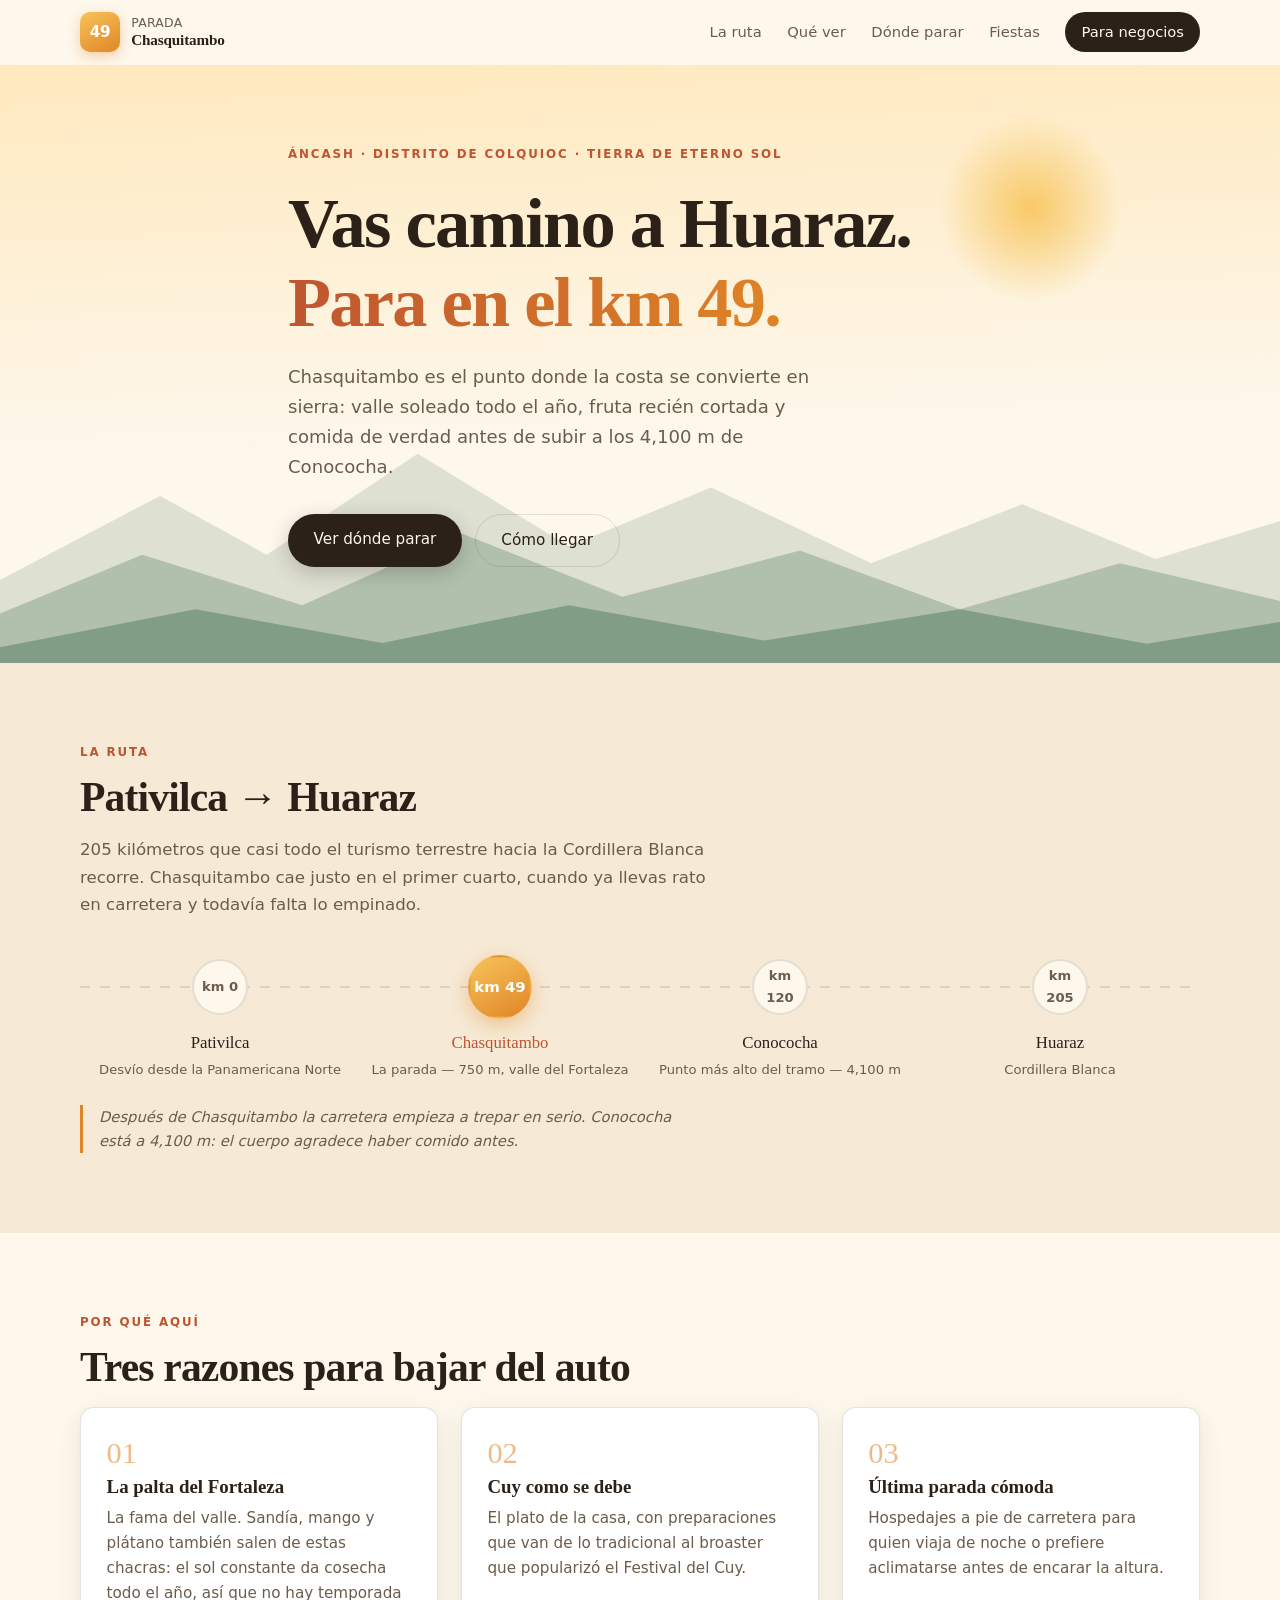
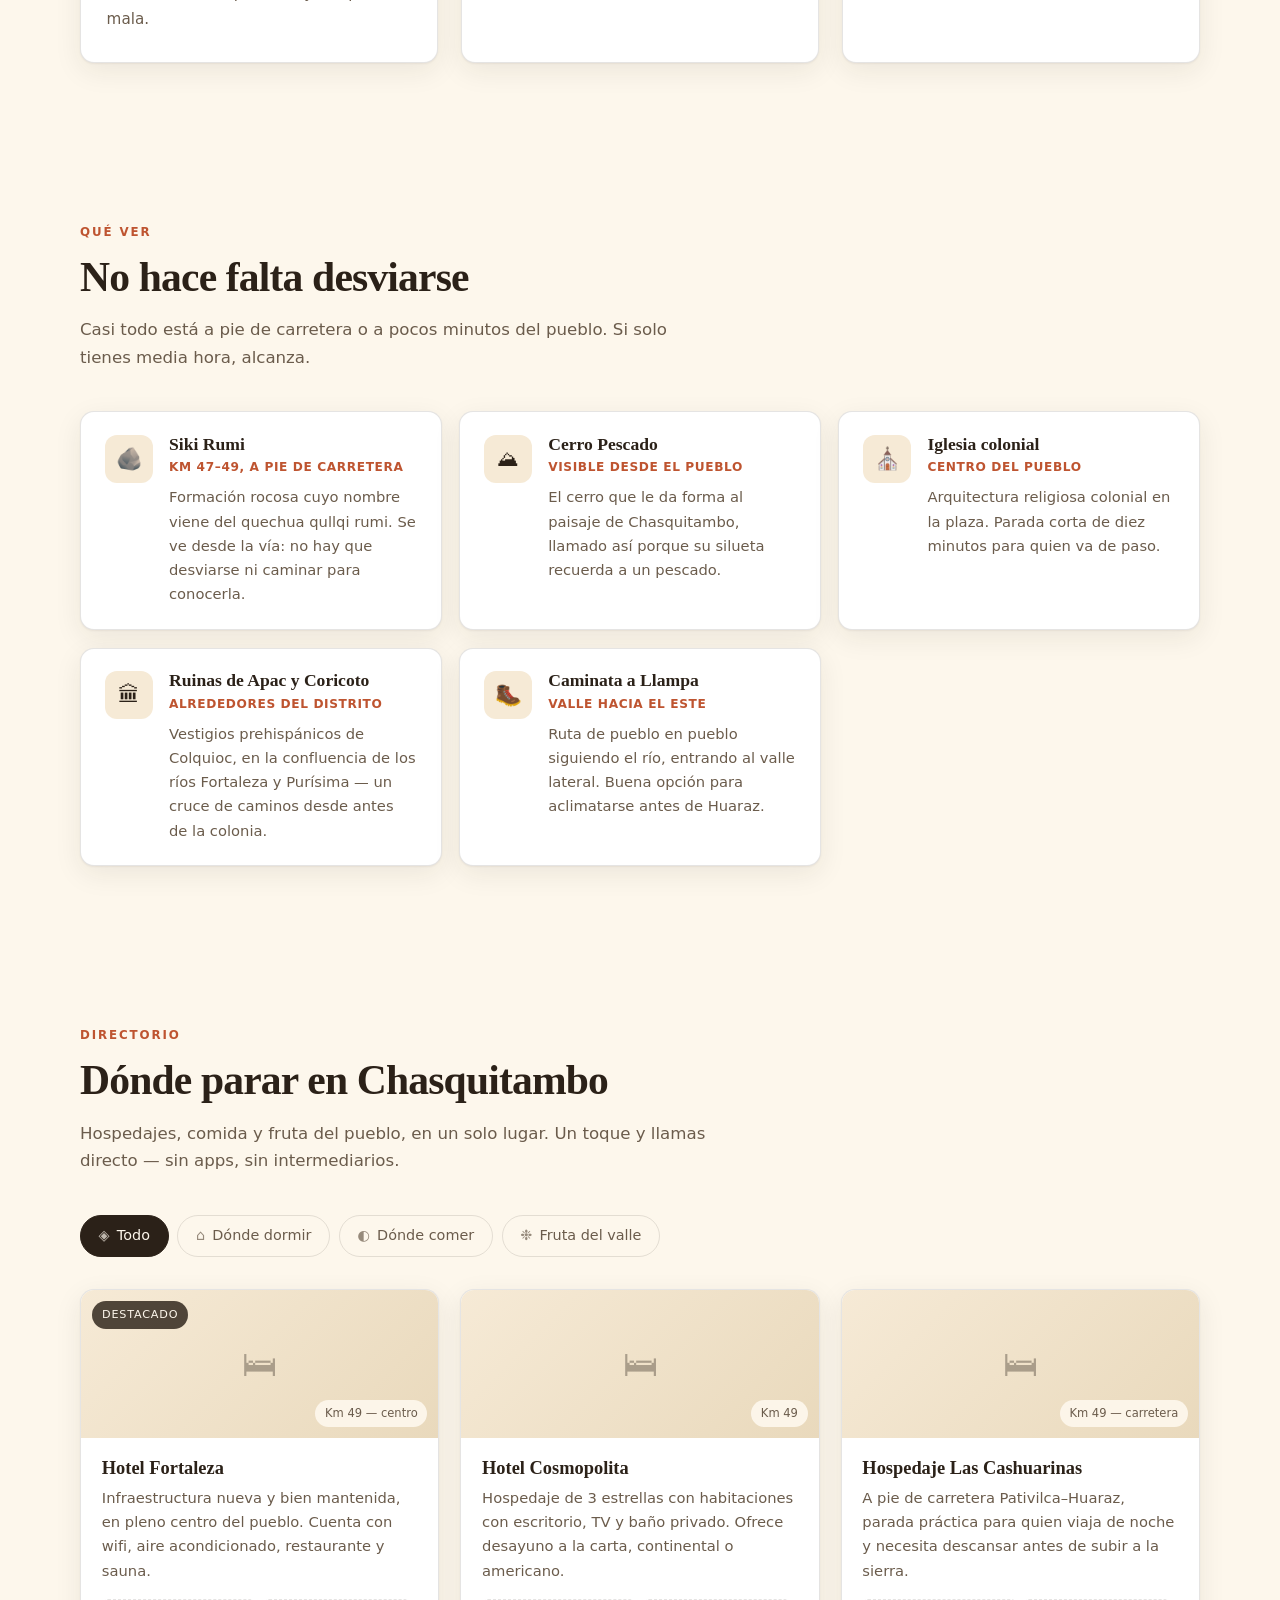
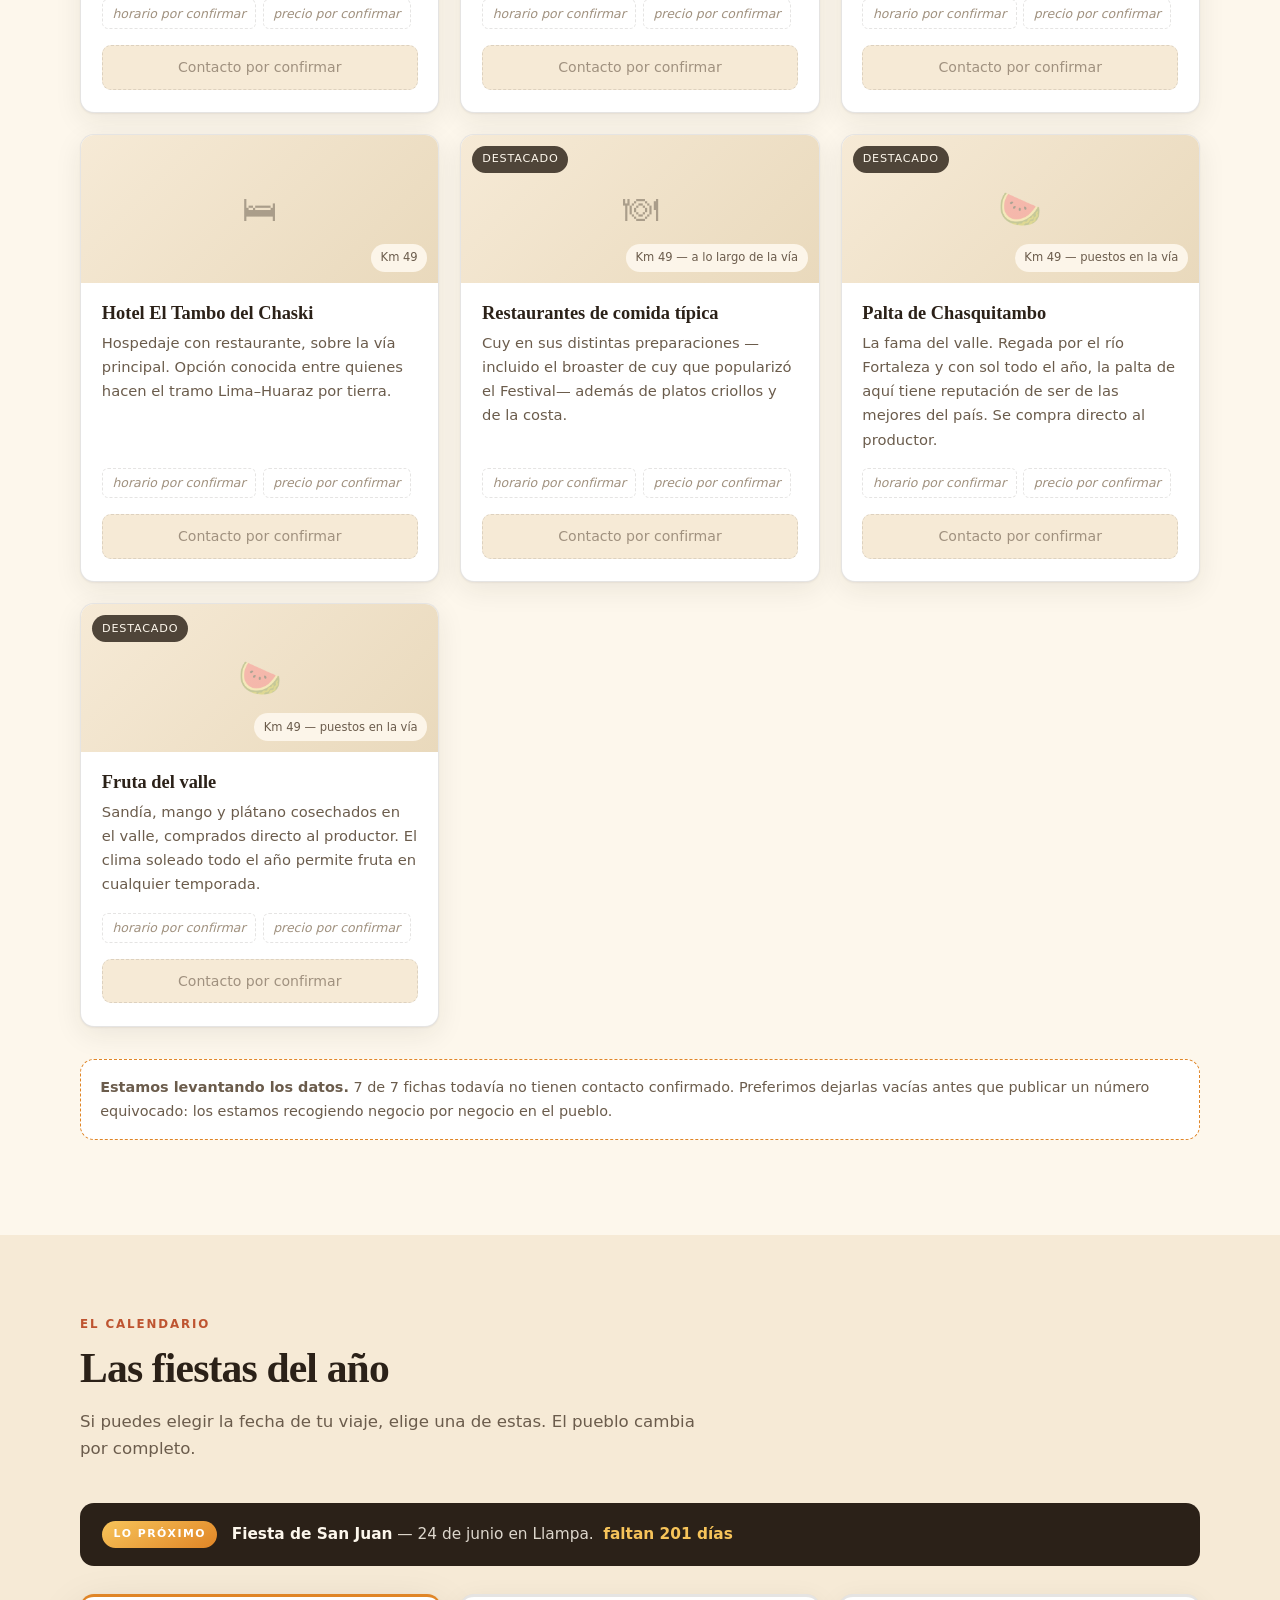
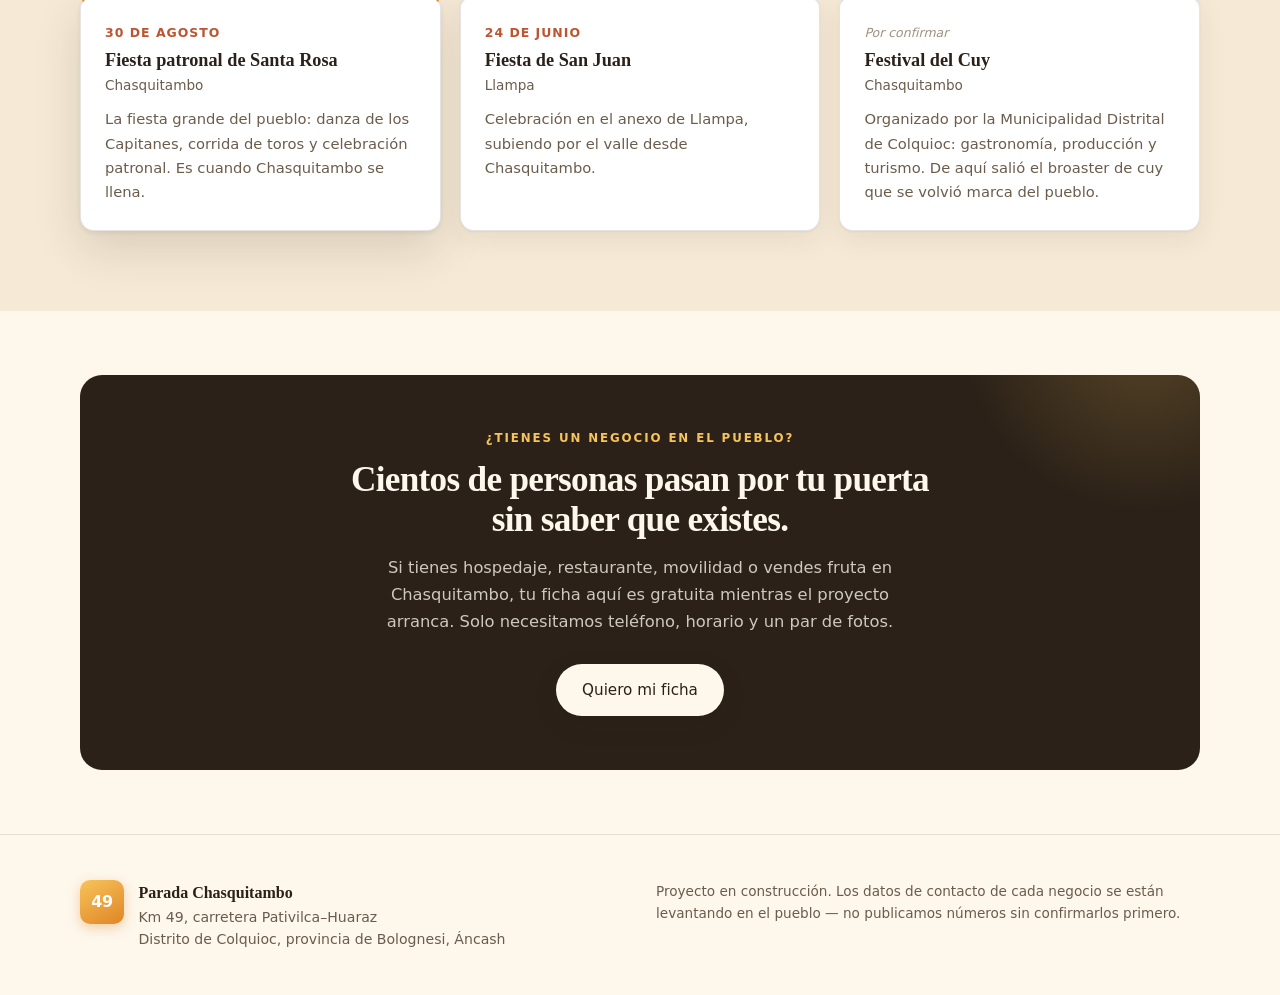
==== index.html @ 4b0fe00d "Parada Chasquitambo: MVP del portal del pueblo Landing estatica sin dependencias para el directorio " ====
<!DOCTYPE html>
<html lang="es-PE">
<head>
<meta charset="UTF-8">
<meta name="viewport" content="width=device-width, initial-scale=1">
<title>Parada Chasquitambo — Km 49, camino a Huaraz</title>
<meta name="description" content="Dónde comer, dormir y comprar fruta fresca en Chasquitambo, km 49 de la carretera Pativilca–Huaraz. La parada obligada camino a la Cordillera Blanca.">
<link rel="stylesheet" href="css/estilos.css">
</head>
<body>

<a class="saltar" href="#directorio">Ir al directorio</a>

<header class="nav" id="nav">
  <div class="contenedor nav__interior">
    <a class="marca" href="#inicio">
      <span class="marca__km">49</span>
      <span class="marca__texto">Parada<br><strong>Chasquitambo</strong></span>
    </a>
    <nav class="nav__enlaces">
      <a href="#ruta">La ruta</a>
      <a href="#que-ver">Qué ver</a>
      <a href="#directorio">Dónde parar</a>
      <a href="#festival">Fiestas</a>
      <a href="#negocios" class="nav__cta">Para negocios</a>
    </nav>
  </div>
</header>

<main>

  <!-- ── Hero ───────────────────────────────────────────── -->
  <section class="hero" id="inicio">
    <div class="hero__cielo" aria-hidden="true">
      <div class="hero__sol"></div>
      <svg class="hero__cerros" viewBox="0 0 1440 320" preserveAspectRatio="none">
        <path class="cerro cerro--lejos" d="M0,220 L180,120 L300,190 L470,70 L640,180 L800,110 L980,200 L1150,130 L1300,195 L1440,150 L1440,320 L0,320 Z"/>
        <path class="cerro cerro--medio" d="M0,260 L160,190 L340,250 L520,165 L700,240 L900,185 L1080,255 L1260,200 L1440,245 L1440,320 L0,320 Z"/>
        <path class="cerro cerro--cerca" d="M0,300 L220,255 L430,295 L640,250 L860,292 L1080,255 L1290,296 L1440,270 L1440,320 L0,320 Z"/>
      </svg>
    </div>

    <div class="contenedor hero__contenido">
      <p class="hero__kicker">Áncash · Distrito de Colquioc · Tierra de eterno sol</p>
      <h1 class="hero__titulo">
        Vas camino a Huaraz.<br>
        <em>Para en el km&nbsp;49.</em>
      </h1>
      <p class="hero__bajada">
        Chasquitambo es el punto donde la costa se convierte en sierra: valle soleado
        todo el año, fruta recién cortada y comida de verdad antes de subir a los
        4,100&nbsp;m de Conococha.
      </p>
      <div class="hero__acciones">
        <a class="boton boton--principal" href="#directorio">Ver dónde parar</a>
        <a class="boton boton--fantasma" href="#ruta">Cómo llegar</a>
      </div>
    </div>
  </section>

  <!-- ── La ruta ────────────────────────────────────────── -->
  <section class="seccion seccion--ruta" id="ruta">
    <div class="contenedor">
      <p class="seccion__kicker">La ruta</p>
      <h2 class="seccion__titulo">Pativilca → Huaraz</h2>
      <p class="seccion__intro">
        205 kilómetros que casi todo el turismo terrestre hacia la Cordillera Blanca
        recorre. Chasquitambo cae justo en el primer cuarto, cuando ya llevas rato
        en carretera y todavía falta lo empinado.
      </p>

      <ol class="ruta" id="ruta-lista"></ol>

      <p class="ruta__nota">
        Después de Chasquitambo la carretera empieza a trepar en serio. Conococha está
        a 4,100&nbsp;m: el cuerpo agradece haber comido antes.
      </p>
    </div>
  </section>

  <!-- ── Por qué ────────────────────────────────────────── -->
  <section class="seccion seccion--razones">
    <div class="contenedor">
      <p class="seccion__kicker">Por qué aquí</p>
      <h2 class="seccion__titulo">Tres razones para bajar del auto</h2>

      <div class="razones">
        <article class="razon">
          <span class="razon__num">01</span>
          <h3>La palta del Fortaleza</h3>
          <p>
            La fama del valle. Sandía, mango y plátano también salen de estas chacras:
            el sol constante da cosecha todo el año, así que no hay temporada mala.
          </p>
        </article>
        <article class="razon">
          <span class="razon__num">02</span>
          <h3>Cuy como se debe</h3>
          <p>
            El plato de la casa, con preparaciones que van de lo tradicional al
            broaster que popularizó el Festival del Cuy.
          </p>
        </article>
        <article class="razon">
          <span class="razon__num">03</span>
          <h3>Última parada cómoda</h3>
          <p>
            Hospedajes a pie de carretera para quien viaja de noche o prefiere
            aclimatarse antes de encarar la altura.
          </p>
        </article>
      </div>
    </div>
  </section>

  <!-- ── Qué ver ────────────────────────────────────────── -->
  <section class="seccion seccion--atractivos" id="que-ver">
    <div class="contenedor">
      <p class="seccion__kicker">Qué ver</p>
      <h2 class="seccion__titulo">No hace falta desviarse</h2>
      <p class="seccion__intro">
        Casi todo está a pie de carretera o a pocos minutos del pueblo. Si solo tienes
        media hora, alcanza.
      </p>
      <ul class="atractivos" id="atractivos"></ul>
    </div>
  </section>

  <!-- ── Directorio ─────────────────────────────────────── -->
  <section class="seccion seccion--directorio" id="directorio">
    <div class="contenedor">
      <p class="seccion__kicker">Directorio</p>
      <h2 class="seccion__titulo">Dónde parar en Chasquitambo</h2>
      <p class="seccion__intro">
        Hospedajes, comida y fruta del pueblo, en un solo lugar. Un toque y llamas
        directo — sin apps, sin intermediarios.
      </p>

      <div class="filtros" id="filtros" role="tablist" aria-label="Filtrar por tipo"></div>

      <div class="tarjetas" id="tarjetas"></div>

      <p class="directorio__aviso" id="aviso-datos"></p>
    </div>
  </section>

  <!-- ── Fiestas ────────────────────────────────────────── -->
  <section class="seccion seccion--festival" id="festival">
    <div class="contenedor">
      <p class="seccion__kicker">El calendario</p>
      <h2 class="seccion__titulo">Las fiestas del año</h2>
      <p class="seccion__intro">
        Si puedes elegir la fecha de tu viaje, elige una de estas. El pueblo cambia
        por completo.
      </p>

      <div class="proxima" id="proxima" hidden></div>

      <div class="fiestas" id="fiestas"></div>
    </div>
  </section>

  <!-- ── Para negocios ──────────────────────────────────── -->
  <section class="seccion seccion--negocios" id="negocios">
    <div class="contenedor">
      <div class="cta">
        <p class="seccion__kicker seccion__kicker--claro">¿Tienes un negocio en el pueblo?</p>
        <h2 class="cta__titulo">Cientos de personas pasan por tu puerta<br>sin saber que existes.</h2>
        <p class="cta__texto">
          Si tienes hospedaje, restaurante, movilidad o vendes fruta en Chasquitambo,
          tu ficha aquí es gratuita mientras el proyecto arranca. Solo necesitamos
          teléfono, horario y un par de fotos.
        </p>
        <a class="boton boton--claro" href="#contacto">Quiero mi ficha</a>
      </div>
    </div>
  </section>

</main>

<footer class="pie" id="contacto">
  <div class="contenedor pie__interior">
    <div class="pie__marca">
      <span class="marca__km marca__km--pie">49</span>
      <p>
        <strong>Parada Chasquitambo</strong><br>
        Km 49, carretera Pativilca–Huaraz<br>
        Distrito de Colquioc, provincia de Bolognesi, Áncash
      </p>
    </div>
    <div class="pie__nota">
      <p>
        Proyecto en construcción. Los datos de contacto de cada negocio se están
        levantando en el pueblo — no publicamos números sin confirmarlos primero.
      </p>
    </div>
  </div>
</footer>

<script src="js/datos.js"></script>
<script src="js/main.js"></script>
</body>
</html>
---- css/estilos.css ----
/* ============================================================
   Parada Chasquitambo
   Paleta: "tierra de eterno sol" — crema, ámbar, verde de valle
   ============================================================ */

:root {
  --crema:        #FDF7EC;
  --crema-hondo:  #F6EAD6;
  --tinta:        #2B2118;
  --tinta-suave:  #6B5C4C;
  --ambar:        #E08526;
  --ambar-claro:  #F5B45C;
  --sol:          #F7C45A;
  --terracota:    #BE5430;
  --valle:        #3F6B4C;
  --linea:        rgba(43, 33, 24, .12);

  --ancho:        1120px;
  --radio:        14px;
  --sombra:       0 1px 2px rgba(43,33,24,.06), 0 8px 28px rgba(43,33,24,.08);
  --sombra-alta:  0 2px 4px rgba(43,33,24,.08), 0 18px 48px rgba(43,33,24,.14);

  --serif: "Iowan Old Style", "Palatino Linotype", Palatino, Georgia, serif;
  --sans:  ui-sans-serif, system-ui, -apple-system, "Segoe UI", Roboto, sans-serif;
}

*, *::before, *::after { box-sizing: border-box; }

html { scroll-behavior: smooth; scroll-padding-top: 84px; }

body {
  margin: 0;
  background: var(--crema);
  color: var(--tinta);
  font-family: var(--sans);
  font-size: 17px;
  line-height: 1.65;
  -webkit-font-smoothing: antialiased;
}

h1, h2, h3 { font-family: var(--serif); font-weight: 600; line-height: 1.12; margin: 0; }
p { margin: 0 0 1em; }
a { color: inherit; }

.contenedor {
  width: min(100% - 2.5rem, var(--ancho));
  margin-inline: auto;
}

.saltar {
  position: absolute; left: -9999px;
  background: var(--tinta); color: var(--crema);
  padding: .7rem 1.1rem; border-radius: 0 0 8px 0; z-index: 100;
}
.saltar:focus { left: 0; top: 0; }

/* ── Navegación ─────────────────────────────────────────── */

.nav {
  position: sticky; top: 0; z-index: 50;
  background: rgba(253, 247, 236, .86);
  backdrop-filter: blur(12px);
  border-bottom: 1px solid transparent;
  transition: border-color .25s, box-shadow .25s;
}
.nav--pegado {
  border-bottom-color: var(--linea);
  box-shadow: 0 6px 24px rgba(43,33,24,.06);
}

.nav__interior {
  display: flex; align-items: center; justify-content: space-between;
  gap: 1.5rem; padding: .75rem 0;
}

.marca {
  display: flex; align-items: center; gap: .7rem;
  text-decoration: none; color: inherit;
}
.marca__km {
  display: grid; place-items: center;
  width: 40px; height: 40px; flex: none;
  border-radius: 10px;
  background: linear-gradient(150deg, var(--sol), var(--ambar));
  color: #fff; font-weight: 700; font-size: .95rem;
  letter-spacing: -.02em;
  box-shadow: 0 4px 12px rgba(224,133,38,.35);
}
.marca__texto {
  font-size: .78rem; line-height: 1.2; letter-spacing: .02em;
  color: var(--tinta-suave); text-transform: uppercase;
}
.marca__texto strong {
  font-size: .95rem; letter-spacing: -.01em;
  color: var(--tinta); text-transform: none;
  font-family: var(--serif);
}

.nav__enlaces { display: flex; align-items: center; gap: 1.6rem; }
.nav__enlaces a {
  text-decoration: none; font-size: .92rem; color: var(--tinta-suave);
  transition: color .18s;
}
.nav__enlaces a:hover { color: var(--tinta); }
.nav__cta {
  background: var(--tinta); color: var(--crema) !important;
  padding: .5rem 1rem; border-radius: 999px;
}
.nav__cta:hover { background: var(--terracota); }

@media (max-width: 720px) {
  .nav__enlaces a:not(.nav__cta) { display: none; }
}

/* ── Hero ───────────────────────────────────────────────── */

.hero { position: relative; overflow: hidden; padding: 5rem 0 6rem; }

.hero__cielo {
  position: absolute; inset: 0; z-index: 0;
  background: linear-gradient(178deg, #FFE9BE 0%, #FDF7EC 62%);
}
.hero__sol {
  position: absolute; top: 8%; right: 12%;
  width: 190px; height: 190px; border-radius: 50%;
  background: radial-gradient(circle, rgba(247,196,90,.9), rgba(247,196,90,0) 68%);
  filter: blur(2px);
}
.hero__cerros {
  position: absolute; bottom: -1px; left: 0; width: 100%; height: 45%;
}
.cerro--lejos  { fill: rgba(63,107,76,.16); }
.cerro--medio  { fill: rgba(63,107,76,.28); }
.cerro--cerca  { fill: rgba(63,107,76,.42); }

.hero__contenido { position: relative; z-index: 1; max-width: 44rem; }

.hero__kicker {
  font-size: .74rem; letter-spacing: .16em; text-transform: uppercase;
  color: var(--terracota); font-weight: 600; margin-bottom: 1.2rem;
}

.hero__titulo {
  font-size: clamp(2.6rem, 6.5vw, 4.4rem);
  letter-spacing: -.025em; margin-bottom: 1.3rem;
}
.hero__titulo em {
  font-style: normal;
  background: linear-gradient(105deg, var(--terracota), var(--ambar));
  -webkit-background-clip: text; background-clip: text; color: transparent;
}

.hero__bajada {
  font-size: 1.13rem; color: var(--tinta-suave); max-width: 34rem;
  margin-bottom: 2rem;
}

.hero__acciones { display: flex; flex-wrap: wrap; gap: .8rem; }

.boton {
  display: inline-block; text-decoration: none;
  padding: .82rem 1.6rem; border-radius: 999px;
  font-size: .95rem; font-weight: 500;
  transition: transform .18s, box-shadow .18s, background .18s;
}
.boton:hover { transform: translateY(-2px); }

.boton--principal {
  background: var(--tinta); color: var(--crema);
  box-shadow: 0 6px 20px rgba(43,33,24,.22);
}
.boton--principal:hover { background: var(--terracota); box-shadow: 0 10px 28px rgba(190,84,48,.32); }

.boton--fantasma { border: 1px solid var(--linea); color: var(--tinta); }
.boton--fantasma:hover { border-color: var(--tinta); }

.boton--claro { background: var(--crema); color: var(--tinta); box-shadow: var(--sombra); }
.boton--claro:hover { background: #fff; }

/* ── Secciones ──────────────────────────────────────────── */

.seccion { padding: 5rem 0; }

.seccion__kicker {
  font-size: .74rem; letter-spacing: .16em; text-transform: uppercase;
  color: var(--terracota); font-weight: 600; margin-bottom: .7rem;
}
.seccion__kicker--claro { color: var(--sol); }

.seccion__titulo {
  font-size: clamp(1.85rem, 3.6vw, 2.6rem);
  letter-spacing: -.02em; margin-bottom: 1rem;
}

.seccion__intro {
  color: var(--tinta-suave); max-width: 40rem; font-size: 1.04rem;
  margin-bottom: 2.5rem;
}

/* ── Ruta ───────────────────────────────────────────────── */

.seccion--ruta { background: var(--crema-hondo); }

.ruta {
  list-style: none; margin: 0 0 1.6rem; padding: 0;
  display: grid; grid-template-columns: repeat(4, 1fr); gap: 0;
  position: relative;
}
.ruta::before {
  content: ""; position: absolute; left: 0; right: 0; top: 27px; height: 2px;
  background: repeating-linear-gradient(90deg, var(--linea) 0 10px, transparent 10px 20px);
}

.hito { position: relative; padding: 0 .6rem; text-align: center; }

.hito__punto {
  position: relative; z-index: 1;
  width: 56px; height: 56px; margin: 0 auto .9rem;
  display: grid; place-items: center; border-radius: 50%;
  background: var(--crema); border: 2px solid var(--linea);
  font-size: .82rem; font-weight: 700; color: var(--tinta-suave);
}
.hito--aqui .hito__punto {
  background: linear-gradient(150deg, var(--sol), var(--ambar));
  border-color: transparent; color: #fff;
  box-shadow: 0 6px 18px rgba(224,133,38,.4);
  transform: scale(1.14);
}

.hito__lugar { font-family: var(--serif); font-size: 1.05rem; margin-bottom: .2rem; }
.hito--aqui .hito__lugar { color: var(--terracota); }
.hito__nota { font-size: .82rem; color: var(--tinta-suave); line-height: 1.45; margin: 0; }

.ruta__nota {
  font-size: .92rem; color: var(--tinta-suave); font-style: italic;
  border-left: 3px solid var(--ambar); padding-left: 1rem; max-width: 38rem; margin: 0;
}

@media (max-width: 700px) {
  .ruta { grid-template-columns: 1fr; gap: 1.5rem; }
  .ruta::before { display: none; }
  .hito { display: grid; grid-template-columns: 56px 1fr; gap: 1rem; text-align: left; padding: 0; }
  .hito__punto { margin: 0; }
  .hito--aqui .hito__punto { transform: none; }
}

/* ── Razones ────────────────────────────────────────────── */

.razones {
  display: grid; gap: 1.4rem;
  grid-template-columns: repeat(auto-fit, minmax(255px, 1fr));
}
.razon {
  background: #fff; border: 1px solid var(--linea); border-radius: var(--radio);
  padding: 1.9rem 1.6rem; box-shadow: var(--sombra);
  transition: transform .2s, box-shadow .2s;
}
.razon:hover { transform: translateY(-3px); box-shadow: var(--sombra-alta); }
.razon__num {
  display: block; font-family: var(--serif); font-size: 1.9rem;
  color: var(--ambar); opacity: .55; margin-bottom: .5rem; line-height: 1;
}
.razon h3 { font-size: 1.18rem; margin-bottom: .55rem; }
.razon p { color: var(--tinta-suave); font-size: .95rem; margin: 0; }

/* ── Filtros ────────────────────────────────────────────── */

.filtros { display: flex; flex-wrap: wrap; gap: .55rem; margin-bottom: 2rem; }

.filtro {
  border: 1px solid var(--linea); background: transparent;
  padding: .52rem 1.1rem; border-radius: 999px; cursor: pointer;
  font: inherit; font-size: .9rem; color: var(--tinta-suave);
  display: inline-flex; align-items: center; gap: .45rem;
  transition: all .18s;
}
.filtro:hover { border-color: var(--tinta); color: var(--tinta); }
.filtro[aria-selected="true"] {
  background: var(--tinta); border-color: var(--tinta); color: var(--crema);
}
.filtro__icono { opacity: .7; }

/* ── Tarjetas ───────────────────────────────────────────── */

.tarjetas {
  display: grid; gap: 1.3rem;
  grid-template-columns: repeat(auto-fill, minmax(290px, 1fr));
}

.tarjeta {
  background: #fff; border: 1px solid var(--linea); border-radius: var(--radio);
  overflow: hidden; display: flex; flex-direction: column;
  box-shadow: var(--sombra); transition: transform .2s, box-shadow .2s;
}
.tarjeta:hover { transform: translateY(-3px); box-shadow: var(--sombra-alta); }

.tarjeta__imagen {
  height: 148px; position: relative;
  background: linear-gradient(135deg, var(--crema-hondo), #E9D9BC);
  display: grid; place-items: center;
}
.tarjeta__imagen img { width: 100%; height: 100%; object-fit: cover; }
.tarjeta__placeholder { font-size: 2.2rem; opacity: .35; }

.tarjeta__insignia {
  position: absolute; top: .7rem; left: .7rem;
  background: rgba(43,33,24,.82); color: var(--crema);
  font-size: .7rem; letter-spacing: .07em; text-transform: uppercase;
  padding: .28rem .62rem; border-radius: 999px;
}
.tarjeta__km {
  position: absolute; bottom: .7rem; right: .7rem;
  background: rgba(253,247,236,.94); color: var(--tinta-suave);
  font-size: .72rem; padding: .26rem .6rem; border-radius: 999px;
}

.tarjeta__cuerpo { padding: 1.25rem 1.3rem 1.4rem; display: flex; flex-direction: column; flex: 1; }
.tarjeta__nombre { font-size: 1.15rem; margin-bottom: .45rem; }
.tarjeta__desc { font-size: .92rem; color: var(--tinta-suave); flex: 1; margin-bottom: 1rem; }

.tarjeta__datos { display: flex; flex-wrap: wrap; gap: .4rem; margin-bottom: 1rem; }
.dato {
  font-size: .78rem; padding: .24rem .6rem; border-radius: 6px;
  background: var(--crema-hondo); color: var(--tinta-suave);
}
.dato--pendiente {
  background: transparent; border: 1px dashed var(--linea);
  color: #A0917F; font-style: italic;
}

.tarjeta__acciones { display: flex; gap: .5rem; }

.accion {
  flex: 1; text-align: center; text-decoration: none;
  padding: .6rem .9rem; border-radius: 9px; font-size: .88rem; font-weight: 500;
  transition: all .18s;
}
.accion--wa { background: var(--valle); color: #fff; }
.accion--wa:hover { background: #35593F; }
.accion--tel { border: 1px solid var(--linea); color: var(--tinta); }
.accion--tel:hover { border-color: var(--tinta); }
.accion--inactiva {
  background: var(--crema-hondo); color: #A0917F; cursor: default;
  border: 1px dashed var(--linea);
}

.directorio__aviso {
  margin-top: 2rem; font-size: .9rem; color: var(--tinta-suave);
  background: #fff; border: 1px dashed var(--ambar);
  border-radius: var(--radio); padding: 1rem 1.2rem;
}

/* ── Atractivos ─────────────────────────────────────────── */

.atractivos {
  list-style: none; margin: 0; padding: 0;
  display: grid; gap: 1.1rem;
  grid-template-columns: repeat(auto-fit, minmax(310px, 1fr));
}
.atractivo {
  display: grid; grid-template-columns: 48px 1fr; gap: 1rem; align-items: start;
  background: #fff; border: 1px solid var(--linea); border-radius: var(--radio);
  padding: 1.4rem 1.5rem; box-shadow: var(--sombra);
  transition: transform .2s, box-shadow .2s;
}
.atractivo:hover { transform: translateY(-3px); box-shadow: var(--sombra-alta); }
.atractivo__icono {
  display: grid; place-items: center;
  width: 48px; height: 48px; border-radius: 12px;
  background: var(--crema-hondo); font-size: 1.35rem;
}
.atractivo__nombre { font-size: 1.1rem; margin-bottom: .18rem; }
.atractivo__donde {
  font-size: .76rem; letter-spacing: .05em; text-transform: uppercase;
  color: var(--terracota); font-weight: 600; margin-bottom: .5rem;
}
.atractivo__texto { font-size: .92rem; color: var(--tinta-suave); margin: 0; }

/* ── Fiestas ────────────────────────────────────────────── */

.seccion--festival { background: var(--crema-hondo); }

.proxima {
  display: flex; flex-wrap: wrap; align-items: center; gap: .9rem;
  background: var(--tinta); color: var(--crema);
  border-radius: var(--radio); padding: 1.1rem 1.4rem; margin-bottom: 1.8rem;
}
.proxima__etiqueta {
  flex: none; font-size: .68rem; letter-spacing: .14em; text-transform: uppercase;
  background: linear-gradient(150deg, var(--sol), var(--ambar));
  color: #fff; padding: .3rem .7rem; border-radius: 999px; font-weight: 700;
}
.proxima__texto { margin: 0; font-size: .96rem; color: rgba(253,247,236,.85); }
.proxima__texto strong { color: var(--crema); }
.proxima__cuenta {
  display: inline-block; margin-left: .6rem;
  color: var(--sol); font-weight: 600;
}

.fiestas {
  display: grid; gap: 1.2rem;
  grid-template-columns: repeat(auto-fit, minmax(265px, 1fr));
}
.fiesta {
  background: #fff; border: 1px solid var(--linea); border-radius: var(--radio);
  padding: 1.6rem 1.5rem; box-shadow: var(--sombra);
  border-top: 3px solid var(--linea);
}
.fiesta--principal {
  border-top-color: var(--ambar);
  box-shadow: var(--sombra-alta);
}
.fiesta__fecha {
  font-size: .78rem; letter-spacing: .08em; text-transform: uppercase;
  color: var(--terracota); font-weight: 700; margin-bottom: .4rem;
}
.fiesta__fecha--pendiente {
  color: #A0917F; font-style: italic; font-weight: 500; text-transform: none;
  letter-spacing: 0;
}
.fiesta__nombre { font-size: 1.14rem; margin-bottom: .2rem; }
.fiesta__lugar {
  font-size: .85rem; color: var(--tinta-suave); margin-bottom: .7rem;
}
.fiesta__texto { font-size: .92rem; color: var(--tinta-suave); margin: 0; }

/* ── CTA negocios ───────────────────────────────────────── */

.seccion--negocios { padding: 4rem 0; }

.cta {
  background: var(--tinta); color: var(--crema);
  border-radius: 22px; padding: 3.4rem 2.6rem; text-align: center;
  position: relative; overflow: hidden;
}
.cta::after {
  content: ""; position: absolute; top: -60%; right: -12%;
  width: 380px; height: 380px; border-radius: 50%;
  background: radial-gradient(circle, rgba(247,196,90,.22), transparent 68%);
}
.cta > * { position: relative; z-index: 1; }
.cta__titulo {
  font-size: clamp(1.5rem, 3.2vw, 2.2rem); margin-bottom: 1rem; letter-spacing: -.02em;
}
.cta__texto {
  color: rgba(253,247,236,.78); max-width: 34rem; margin: 0 auto 1.8rem;
  font-size: 1.02rem;
}

/* ── Pie ────────────────────────────────────────────────── */

.pie { border-top: 1px solid var(--linea); padding: 2.8rem 0; }
.pie__interior {
  display: grid; grid-template-columns: 1fr 1fr; gap: 2rem; align-items: start;
}
.pie__marca { display: flex; gap: .9rem; align-items: flex-start; }
.marca__km--pie { width: 44px; height: 44px; font-size: 1rem; }
.pie__marca p { font-size: .88rem; color: var(--tinta-suave); line-height: 1.6; margin: 0; }
.pie__marca strong { color: var(--tinta); font-family: var(--serif); font-size: 1rem; }
.pie__nota p { font-size: .85rem; color: var(--tinta-suave); margin: 0; }

@media (max-width: 700px) {
  .pie__interior { grid-template-columns: 1fr; }
  .seccion { padding: 3.5rem 0; }
  .hero { padding: 3.5rem 0 4.5rem; }
  .cta { padding: 2.5rem 1.5rem; }
}

@media (prefers-reduced-motion: reduce) {
  html { scroll-behavior: auto; }
  * { transition: none !important; }
}
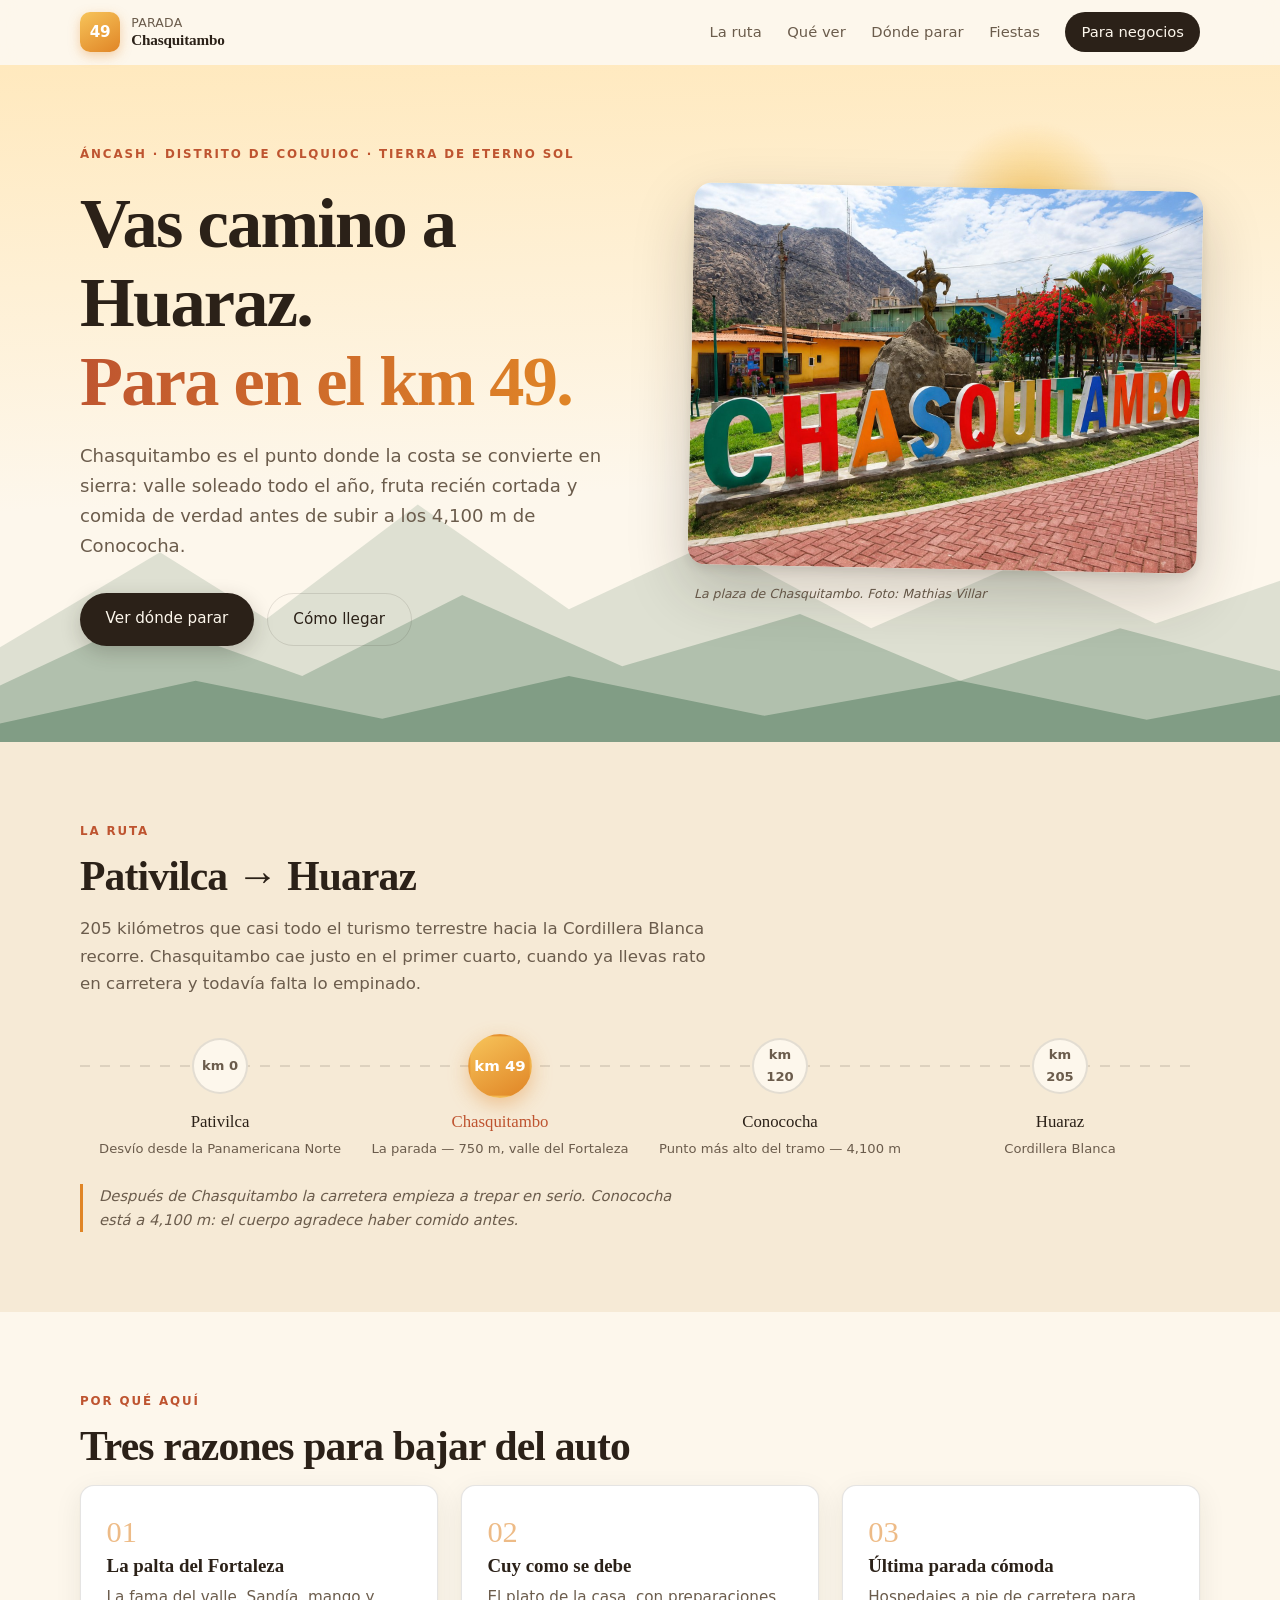
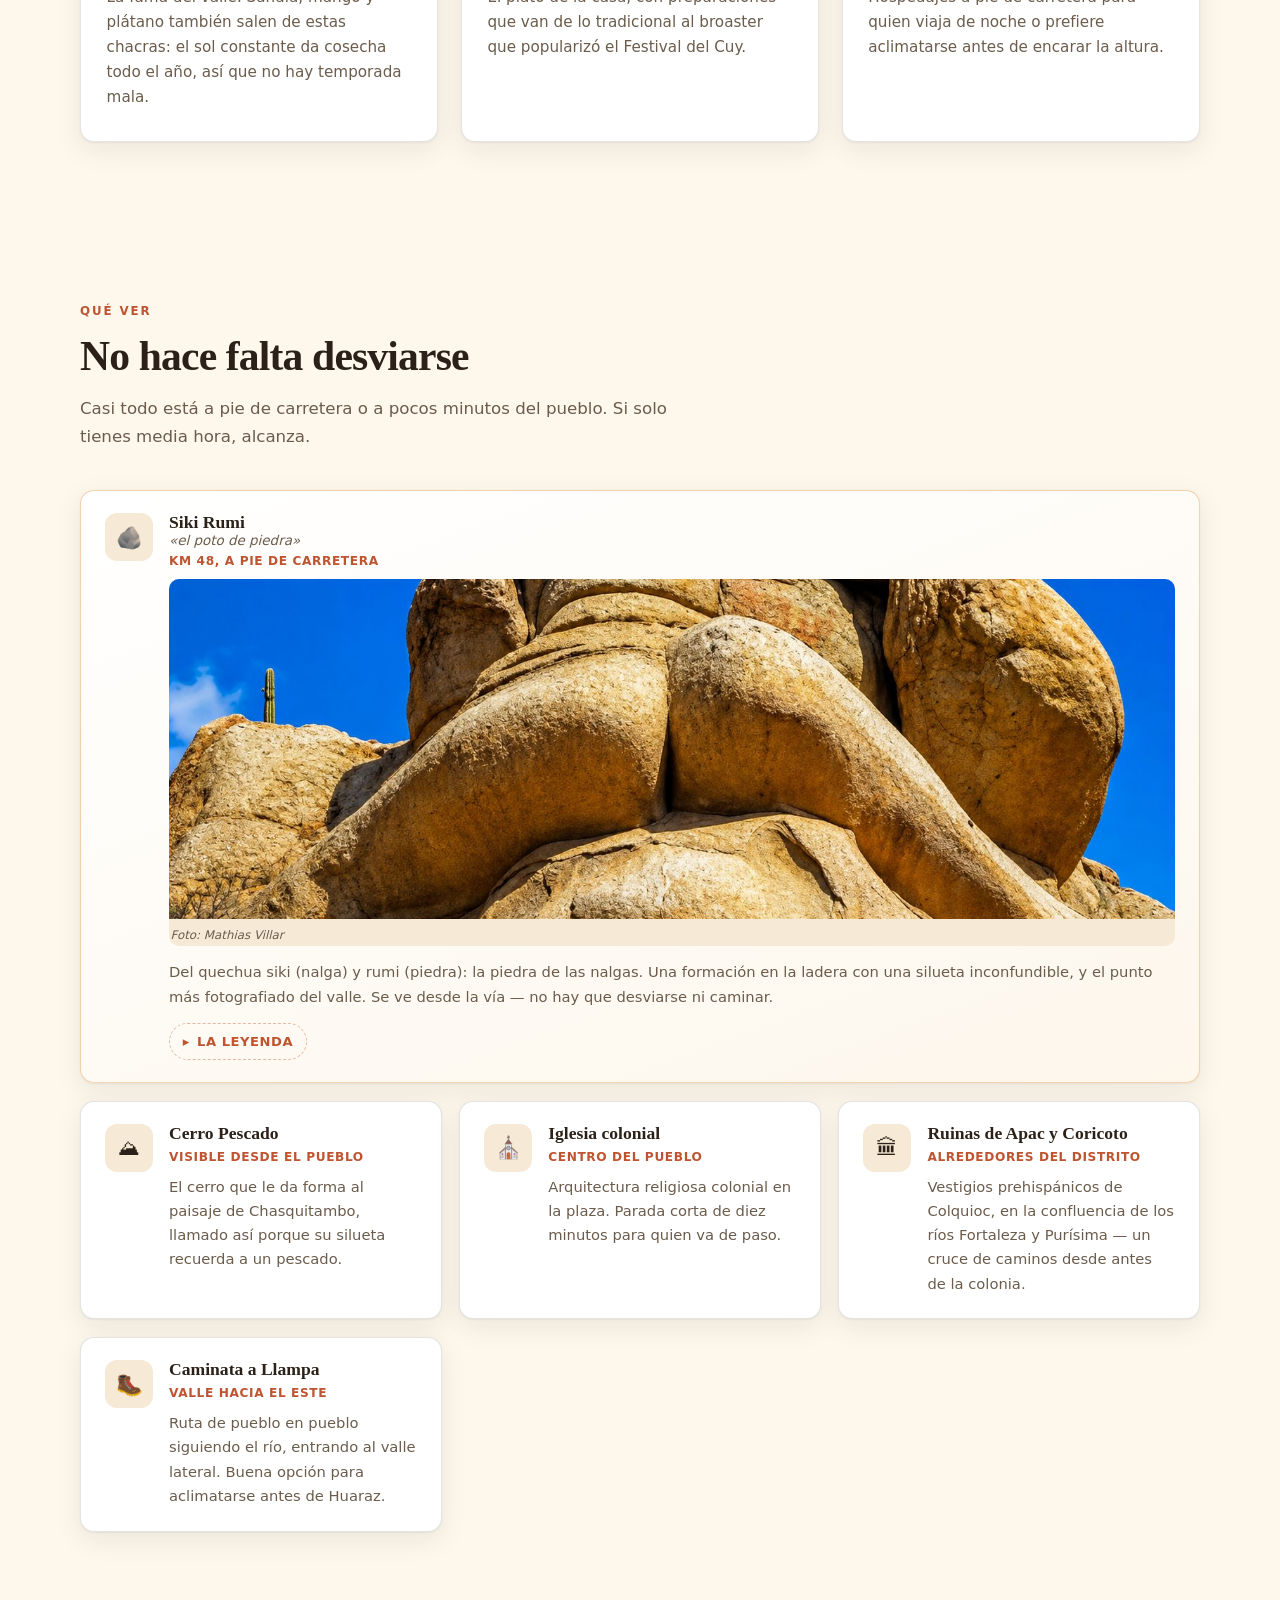
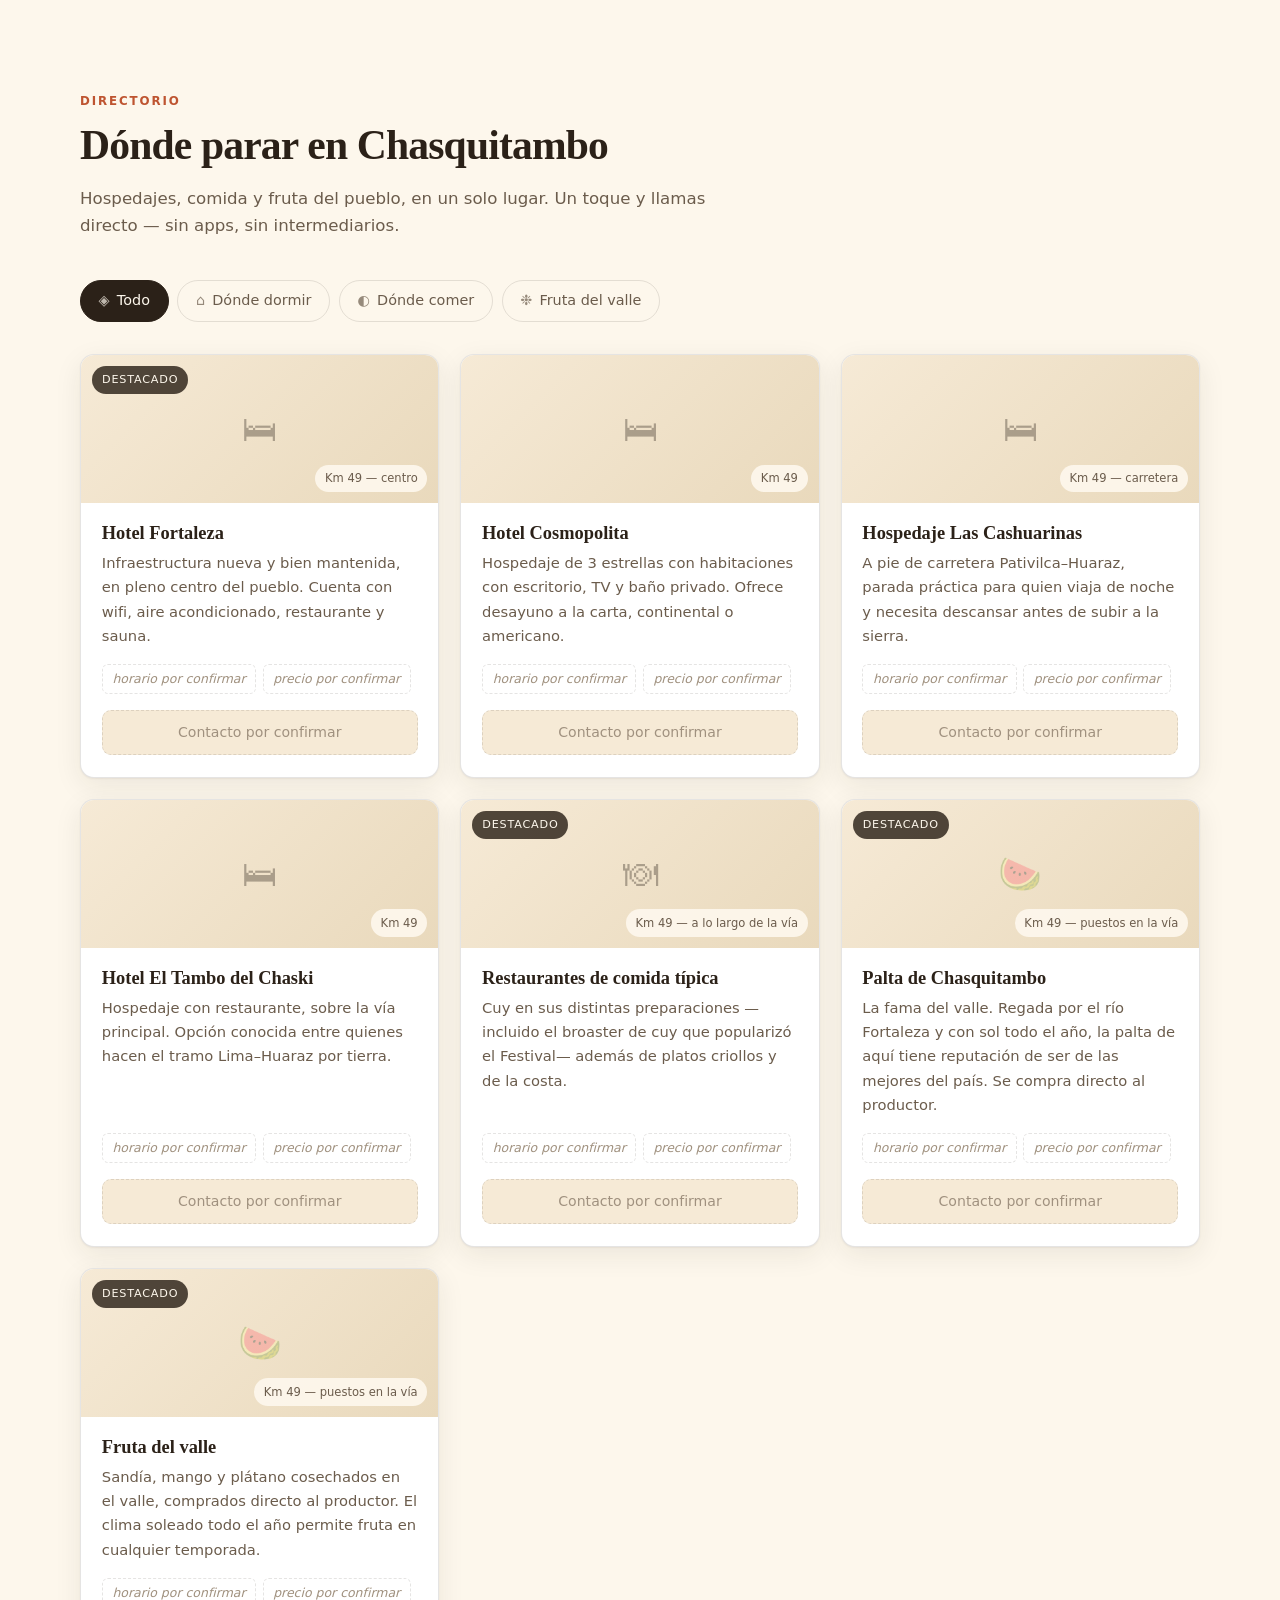
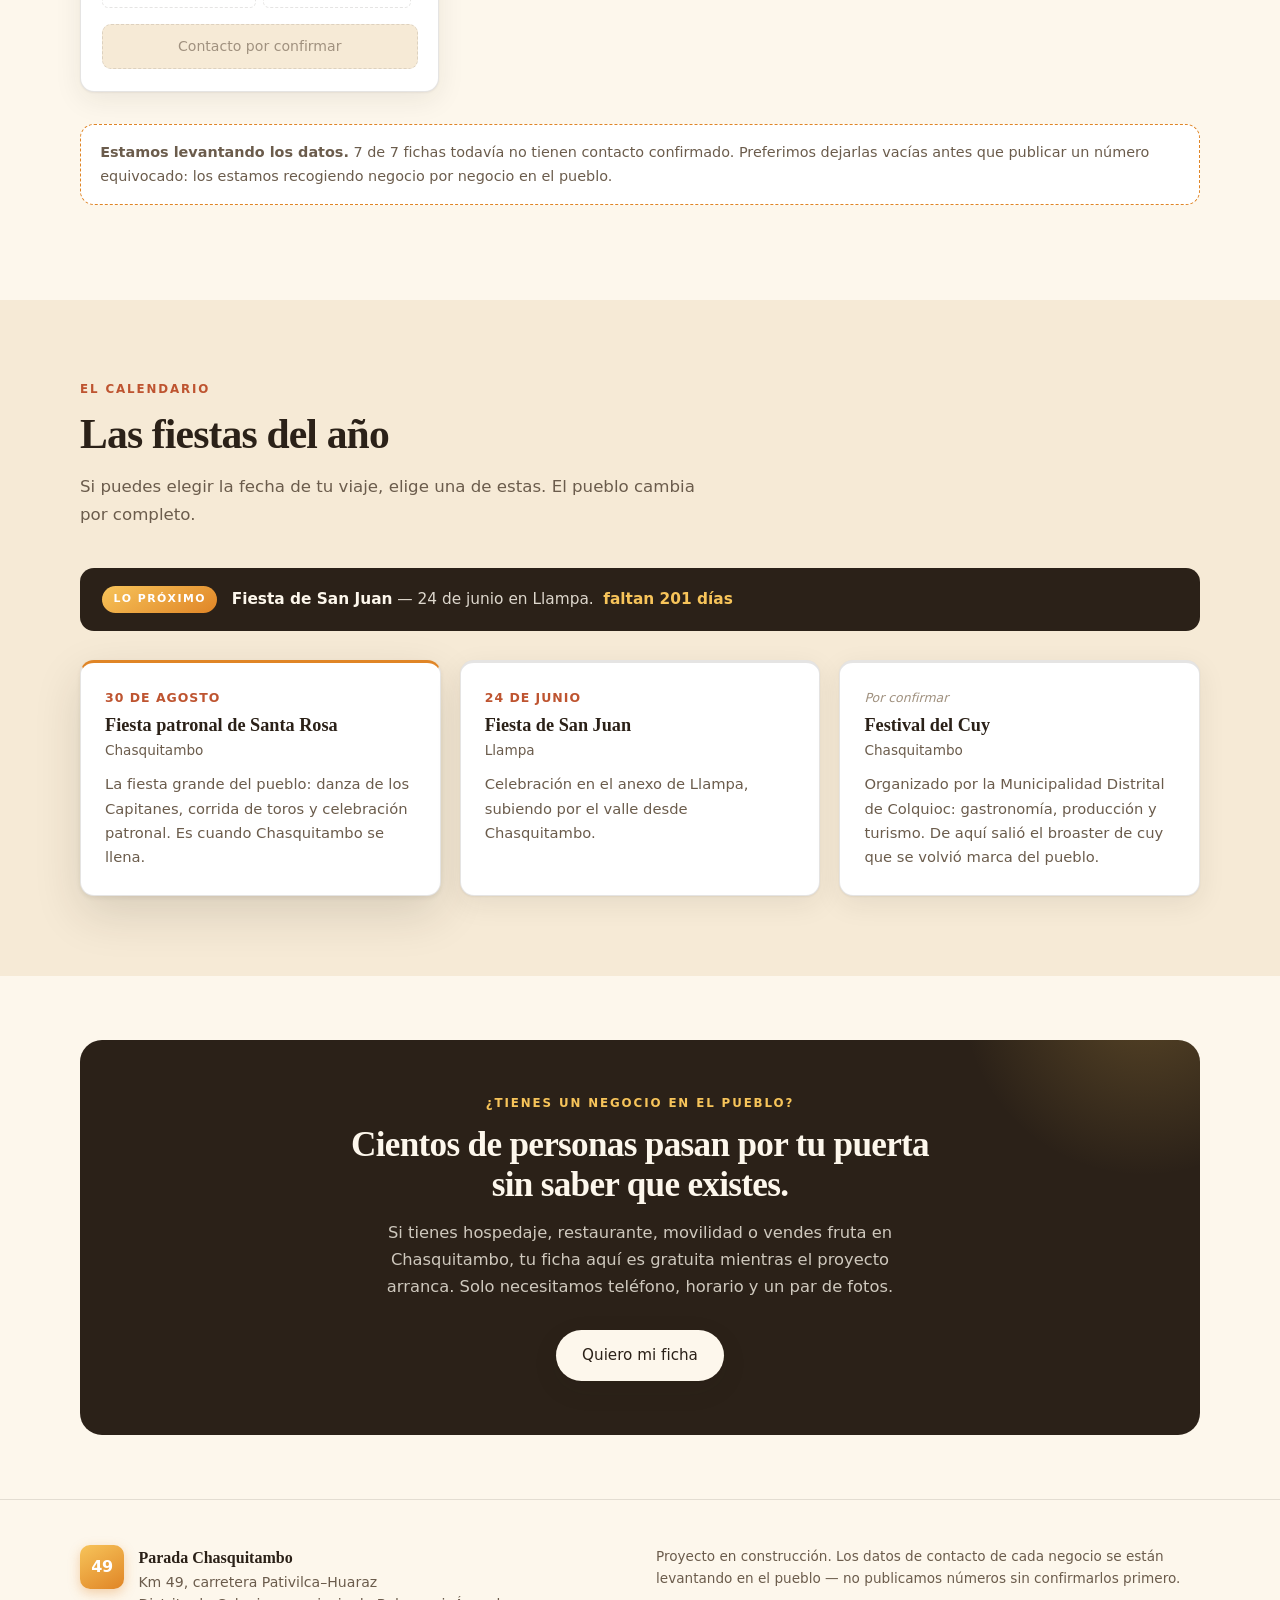
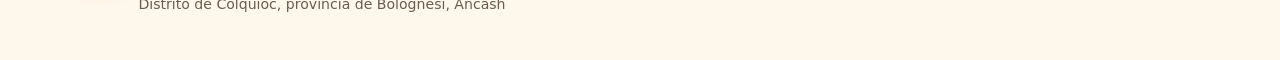
==== commit cca0156c: "Fotos propias del pueblo: portada y Siki Rumi Primeras imagenes reales del sitio, tomadas por Mathia" ====
--- a/index.html
+++ b/index.html
@@ -17,7 +17,12 @@
       <span class="marca__km">49</span>
       <span class="marca__texto">Parada<br><strong>Chasquitambo</strong></span>
     </a>
-    <nav class="nav__enlaces">
+    <button class="nav__menu" id="nav-menu" aria-expanded="false" aria-controls="nav-enlaces">
+      <span class="nav__barras" aria-hidden="true"><i></i><i></i><i></i></span>
+      <span class="nav__menu-texto">Menú</span>
+    </button>
+
+    <nav class="nav__enlaces" id="nav-enlaces">
       <a href="#ruta">La ruta</a>
       <a href="#que-ver">Qué ver</a>
       <a href="#directorio">Dónde parar</a>
@@ -41,20 +46,29 @@
     </div>
 
     <div class="contenedor hero__contenido">
-      <p class="hero__kicker">Áncash · Distrito de Colquioc · Tierra de eterno sol</p>
-      <h1 class="hero__titulo">
-        Vas camino a Huaraz.<br>
-        <em>Para en el km&nbsp;49.</em>
-      </h1>
-      <p class="hero__bajada">
-        Chasquitambo es el punto donde la costa se convierte en sierra: valle soleado
-        todo el año, fruta recién cortada y comida de verdad antes de subir a los
-        4,100&nbsp;m de Conococha.
-      </p>
-      <div class="hero__acciones">
-        <a class="boton boton--principal" href="#directorio">Ver dónde parar</a>
-        <a class="boton boton--fantasma" href="#ruta">Cómo llegar</a>
+      <div class="hero__texto">
+        <p class="hero__kicker">Áncash · Distrito de Colquioc · Tierra de eterno sol</p>
+        <h1 class="hero__titulo">
+          Vas camino a Huaraz.<br>
+          <em>Para en el km&nbsp;49.</em>
+        </h1>
+        <p class="hero__bajada">
+          Chasquitambo es el punto donde la costa se convierte en sierra: valle soleado
+          todo el año, fruta recién cortada y comida de verdad antes de subir a los
+          4,100&nbsp;m de Conococha.
+        </p>
+        <div class="hero__acciones">
+          <a class="boton boton--principal" href="#directorio">Ver dónde parar</a>
+          <a class="boton boton--fantasma" href="#ruta">Cómo llegar</a>
+        </div>
       </div>
+
+      <figure class="hero__foto">
+        <img src="img/chasquitambo.jpg"
+             alt="Letras monumentales de Chasquitambo en la plaza, con la estatua del chasqui sobre la roca y los cerros del valle al fondo"
+             width="1448" height="1086" fetchpriority="high">
+        <figcaption>La plaza de Chasquitambo. Foto: Mathias Villar</figcaption>
+      </figure>
     </div>
   </section>
 
--- a/css/estilos.css
+++ b/css/estilos.css
@@ -108,8 +108,57 @@
 }
 .nav__cta:hover { background: var(--terracota); }
 
+/* Botón de menú: solo existe en pantallas chicas. */
+.nav__menu {
+  display: none;
+  align-items: center; gap: .55rem;
+  background: transparent; border: 1px solid var(--linea);
+  border-radius: 999px; padding: .5rem .95rem;
+  font: inherit; font-size: .88rem; color: var(--tinta);
+  cursor: pointer; transition: border-color .18s;
+}
+.nav__menu:hover { border-color: var(--tinta); }
+
+.nav__barras {
+  display: grid; gap: 3.5px; width: 16px;
+}
+.nav__barras i {
+  display: block; height: 2px; background: currentColor; border-radius: 2px;
+  transition: transform .22s, opacity .18s;
+}
+.nav__menu[aria-expanded="true"] .nav__barras i:nth-child(1) { transform: translateY(5.5px) rotate(45deg); }
+.nav__menu[aria-expanded="true"] .nav__barras i:nth-child(2) { opacity: 0; }
+.nav__menu[aria-expanded="true"] .nav__barras i:nth-child(3) { transform: translateY(-5.5px) rotate(-45deg); }
+
 @media (max-width: 720px) {
-  .nav__enlaces a:not(.nav__cta) { display: none; }
+  .nav__interior { position: relative; }
+  .nav__menu { display: inline-flex; }
+
+  .nav__enlaces {
+    position: absolute; top: calc(100% + .6rem); right: 0; left: 0;
+    flex-direction: column; align-items: stretch; gap: 0;
+    background: var(--crema); border: 1px solid var(--linea);
+    border-radius: var(--radio); box-shadow: var(--sombra-alta);
+    padding: .5rem; overflow: hidden;
+
+    /* cerrado por defecto */
+    opacity: 0; visibility: hidden; transform: translateY(-8px);
+    transition: opacity .18s, transform .18s, visibility .18s;
+  }
+  .nav__enlaces--abierto {
+    opacity: 1; visibility: visible; transform: translateY(0);
+  }
+
+  .nav__enlaces a {
+    padding: .85rem 1rem; border-radius: 9px; font-size: 1rem;
+    color: var(--tinta);
+  }
+  .nav__enlaces a:hover { background: var(--crema-hondo); }
+
+  .nav__cta {
+    margin-top: .35rem; text-align: center;
+    color: var(--crema) !important;
+  }
 }
 
 /* ── Hero ───────────────────────────────────────────────── */
@@ -133,7 +182,30 @@
 .cerro--medio  { fill: rgba(63,107,76,.28); }
 .cerro--cerca  { fill: rgba(63,107,76,.42); }
 
-.hero__contenido { position: relative; z-index: 1; max-width: 44rem; }
+.hero__contenido {
+  position: relative; z-index: 1;
+  display: grid; grid-template-columns: 1.05fr .95fr;
+  gap: 3rem; align-items: center;
+}
+.hero__texto { max-width: 34rem; }
+
+.hero__foto { margin: 0; }
+.hero__foto img {
+  display: block; width: 100%; height: auto;
+  border-radius: 18px;
+  box-shadow: 0 4px 10px rgba(43,33,24,.10), 0 24px 60px rgba(43,33,24,.22);
+  transform: rotate(1.1deg);
+}
+.hero__foto figcaption {
+  margin-top: .95rem; padding-left: .2rem;
+  font-size: .78rem; color: var(--tinta-suave); font-style: italic;
+}
+
+@media (max-width: 900px) {
+  .hero__contenido { grid-template-columns: 1fr; gap: 2.4rem; }
+  .hero__texto { max-width: none; }
+  .hero__foto img { transform: none; }
+}
 
 .hero__kicker {
   font-size: .74rem; letter-spacing: .16em; text-transform: uppercase;
@@ -370,11 +442,54 @@
   background: var(--crema-hondo); font-size: 1.35rem;
 }
 .atractivo__nombre { font-size: 1.1rem; margin-bottom: .18rem; }
+.atractivo__apodo {
+  display: block; font-family: var(--sans); font-size: .84rem;
+  font-weight: 400; font-style: italic; color: var(--tinta-suave);
+  letter-spacing: 0;
+}
 .atractivo__donde {
   font-size: .76rem; letter-spacing: .05em; text-transform: uppercase;
   color: var(--terracota); font-weight: 600; margin-bottom: .5rem;
 }
 .atractivo__texto { font-size: .92rem; color: var(--tinta-suave); margin: 0; }
+
+/* El destacado ocupa el ancho completo de la grilla y muestra foto. */
+.atractivo--destacado {
+  grid-column: 1 / -1;
+  background: linear-gradient(160deg, #fff, var(--crema));
+  border-color: rgba(224,133,38,.35);
+}
+
+.atractivo__foto {
+  margin: .2rem 0 .9rem; border-radius: 10px; overflow: hidden;
+  background: var(--crema-hondo);
+}
+.atractivo__foto img {
+  display: block; width: 100%; height: auto; max-height: 340px; object-fit: cover;
+}
+.atractivo__foto figcaption {
+  font-size: .74rem; color: var(--tinta-suave);
+  padding: .45rem .1rem 0; font-style: italic;
+}
+
+/* Leyenda plegable: no roba espacio a quien solo quiere saber dónde parar. */
+.leyenda { margin-top: .9rem; }
+.leyenda summary {
+  cursor: pointer; list-style: none;
+  display: inline-flex; align-items: center; gap: .45rem;
+  font-size: .82rem; font-weight: 600; letter-spacing: .04em;
+  text-transform: uppercase; color: var(--terracota);
+  padding: .4rem .8rem; border: 1px dashed rgba(190,84,48,.4);
+  border-radius: 999px; transition: background .18s, border-color .18s;
+}
+.leyenda summary::-webkit-details-marker { display: none; }
+.leyenda summary::before { content: "▸"; transition: transform .2s; }
+.leyenda[open] summary::before { transform: rotate(90deg); }
+.leyenda summary:hover { background: rgba(190,84,48,.06); border-color: var(--terracota); }
+.leyenda p {
+  margin: .9rem 0 0; font-size: .93rem; color: var(--tinta-suave);
+  border-left: 3px solid var(--ambar); padding-left: 1rem; font-style: italic;
+}
 
 /* ── Fiestas ────────────────────────────────────────────── */
 
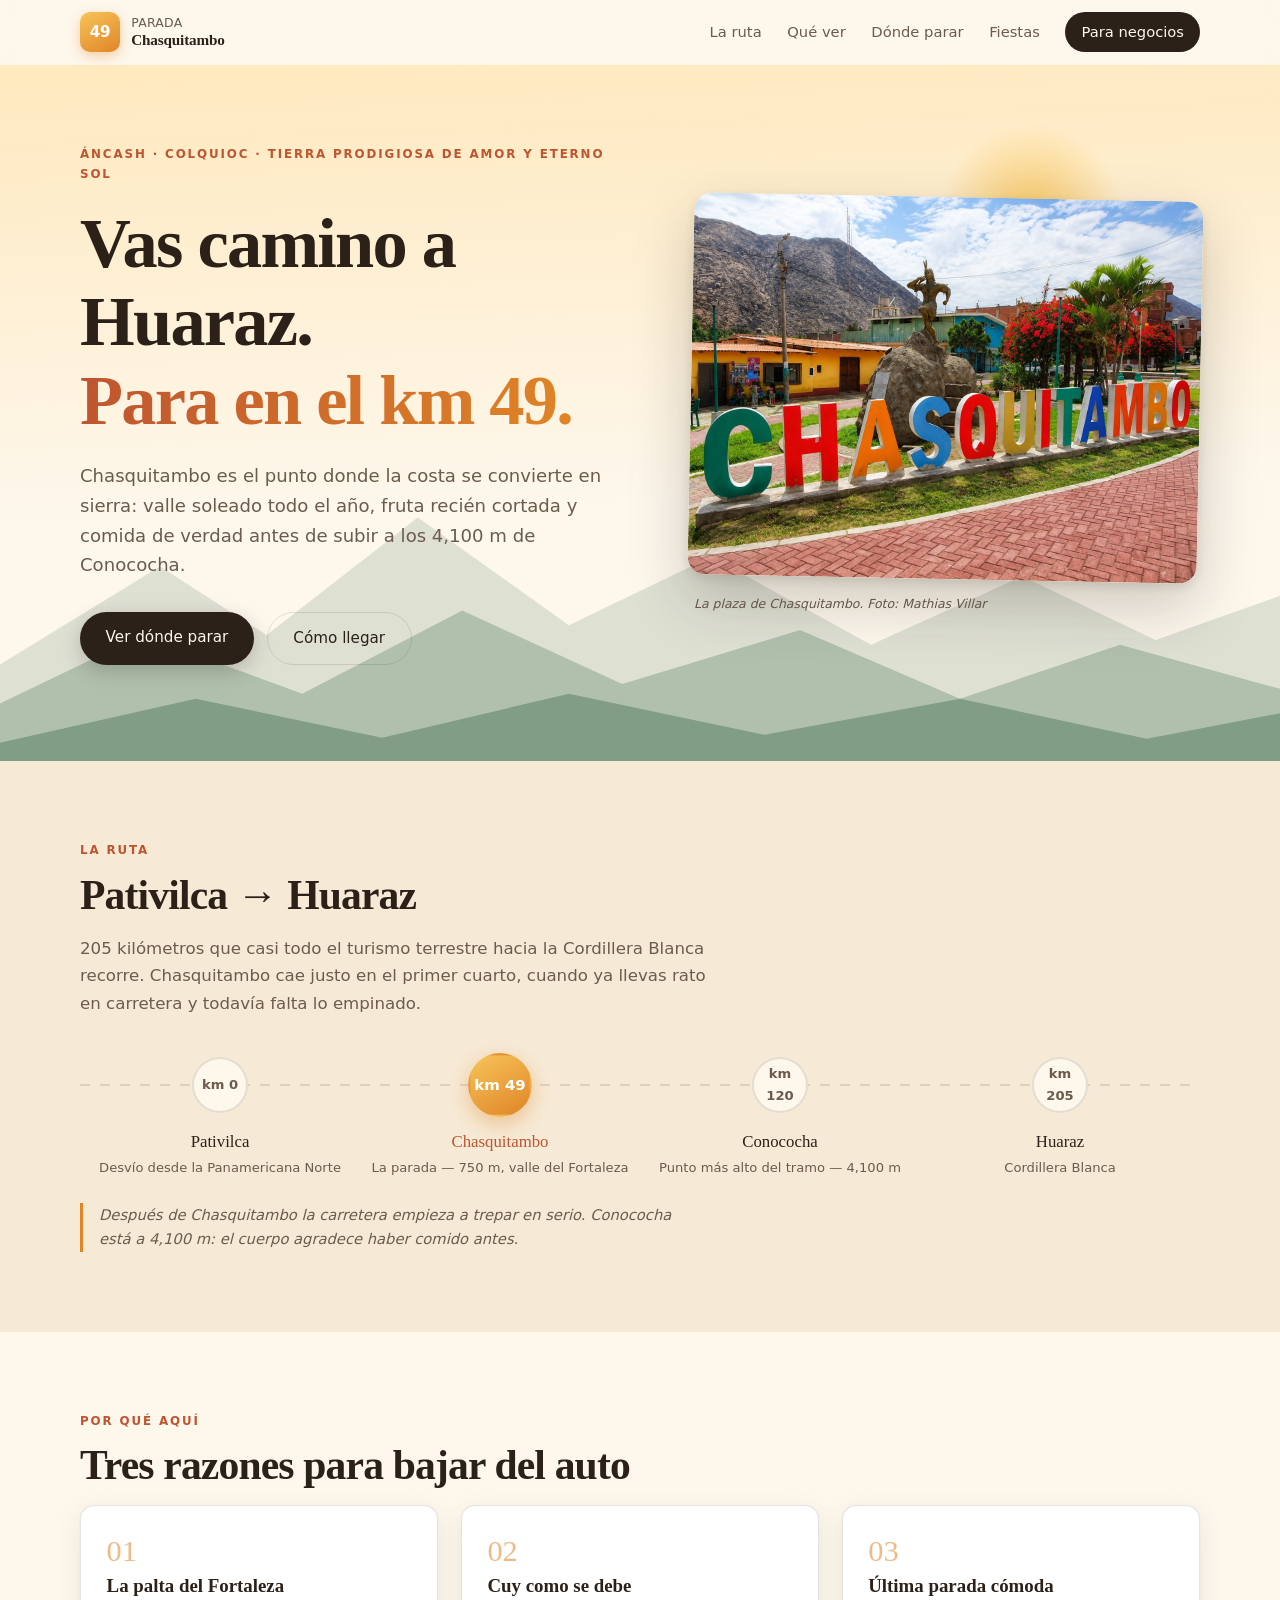
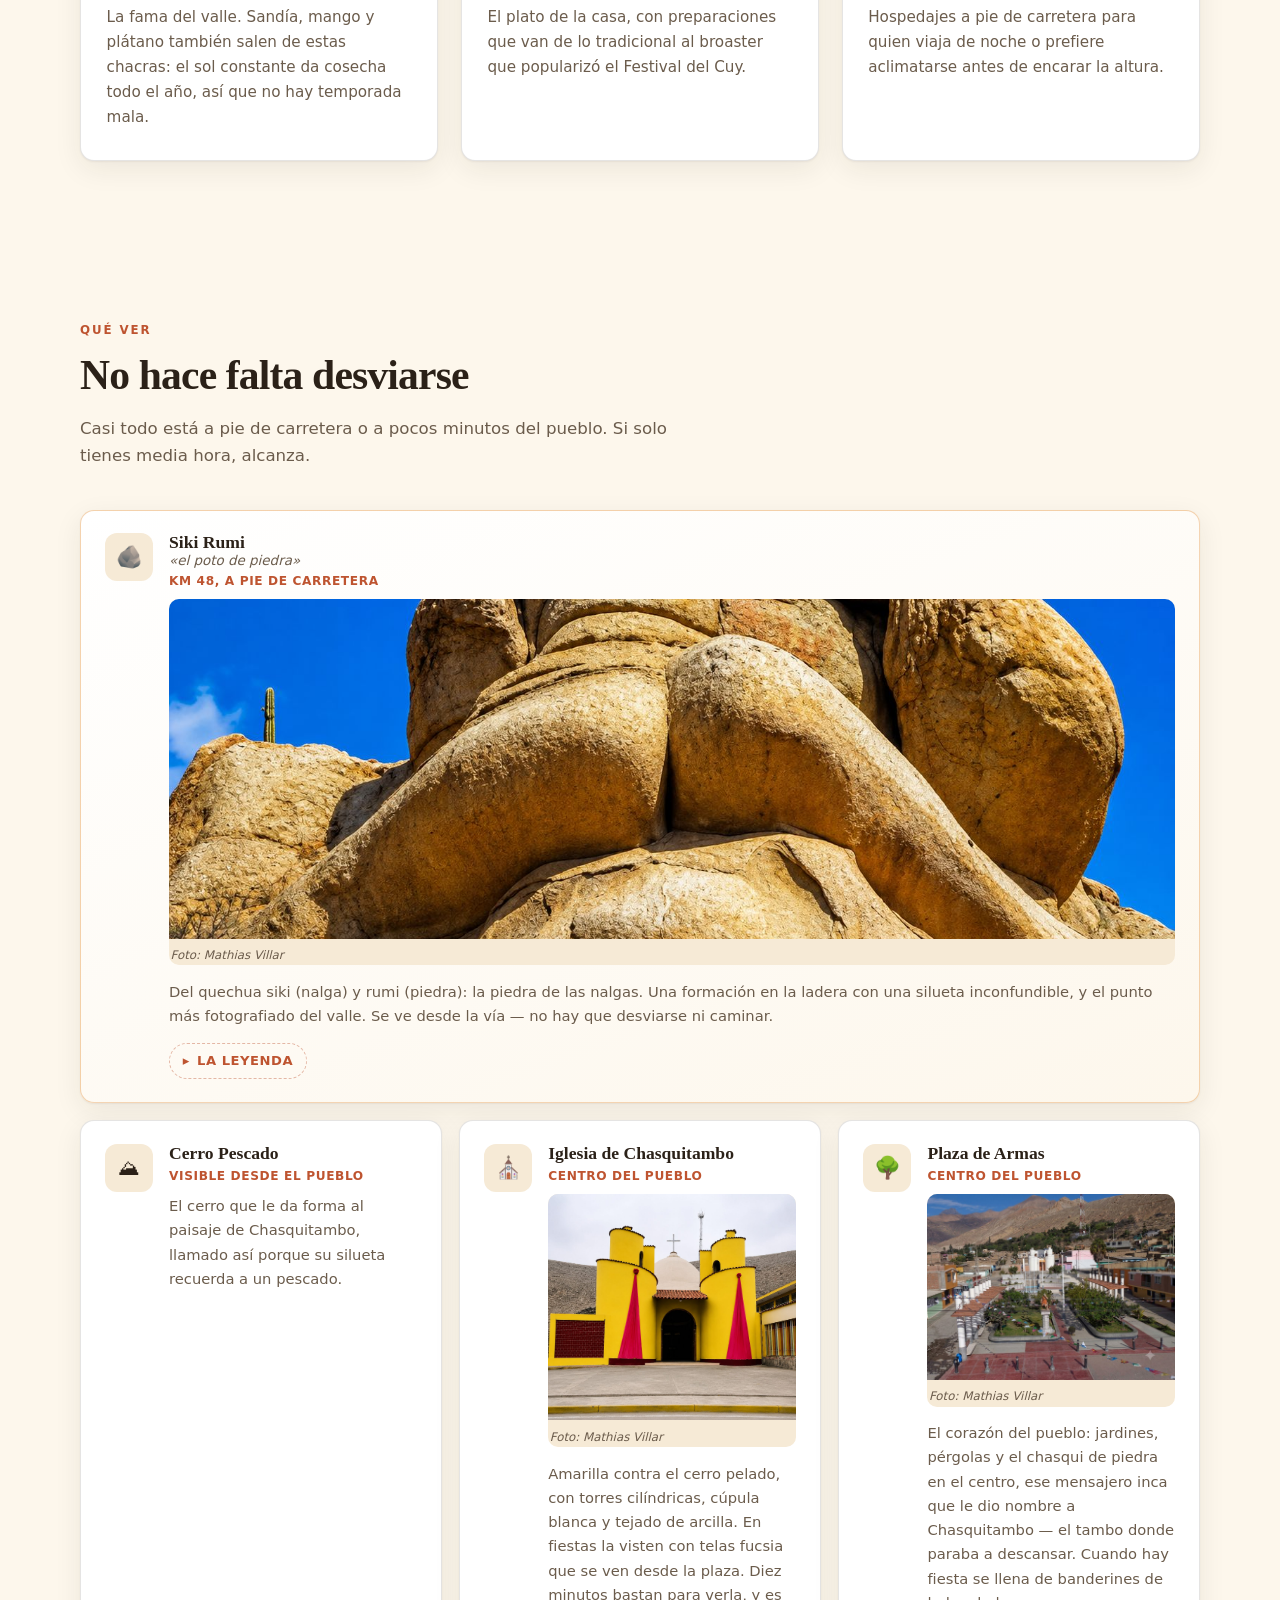
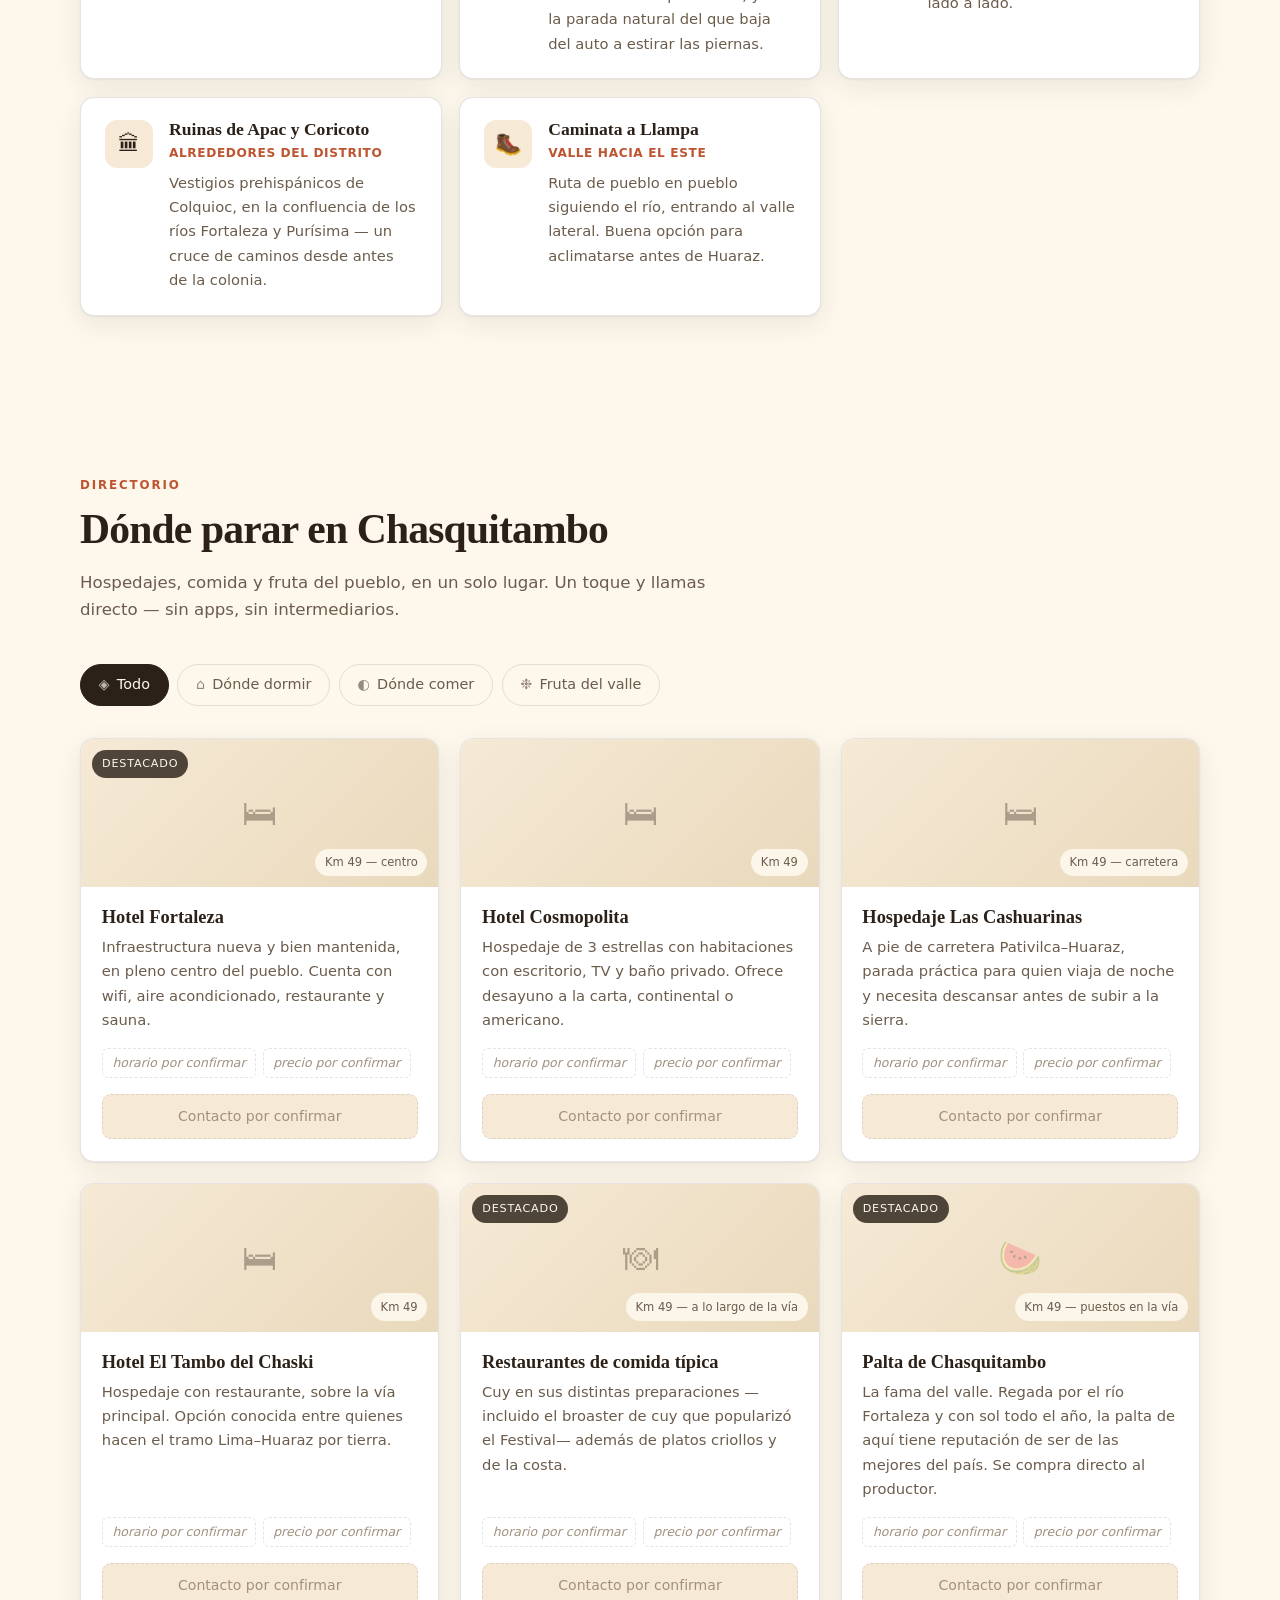
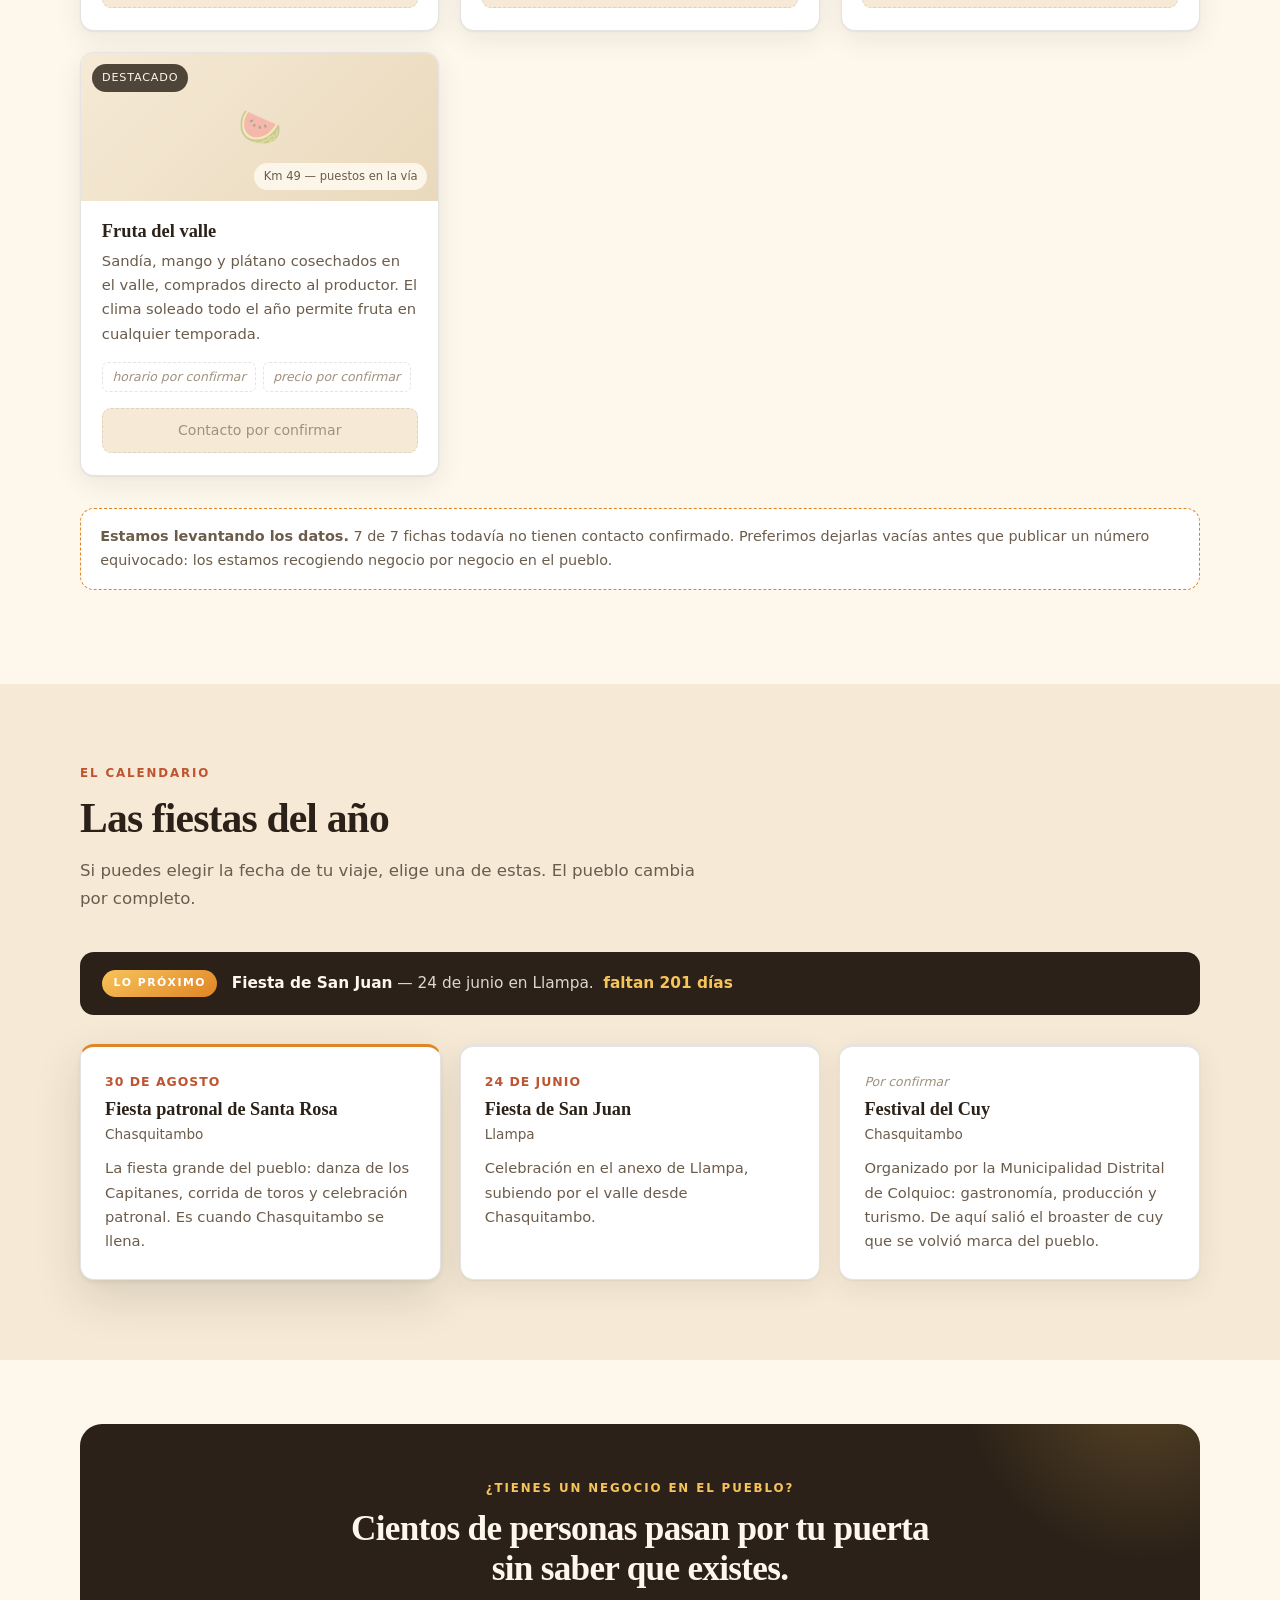
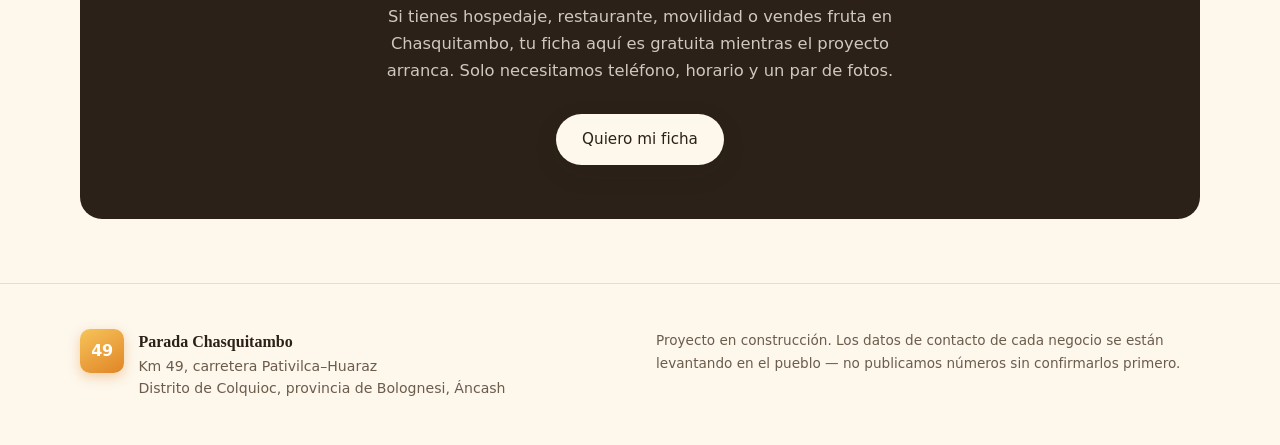
==== commit 7ace67e4: "Iglesia y plaza: fotos propias, y dos correcciones de dato Fotos nuevas de Mathias Villar, optimizad" ====
--- a/index.html
+++ b/index.html
@@ -47,7 +47,7 @@
 
     <div class="contenedor hero__contenido">
       <div class="hero__texto">
-        <p class="hero__kicker">Áncash · Distrito de Colquioc · Tierra de eterno sol</p>
+        <p class="hero__kicker">Áncash · Colquioc · Tierra prodigiosa de amor y eterno sol</p>
         <h1 class="hero__titulo">
           Vas camino a Huaraz.<br>
           <em>Para en el km&nbsp;49.</em>
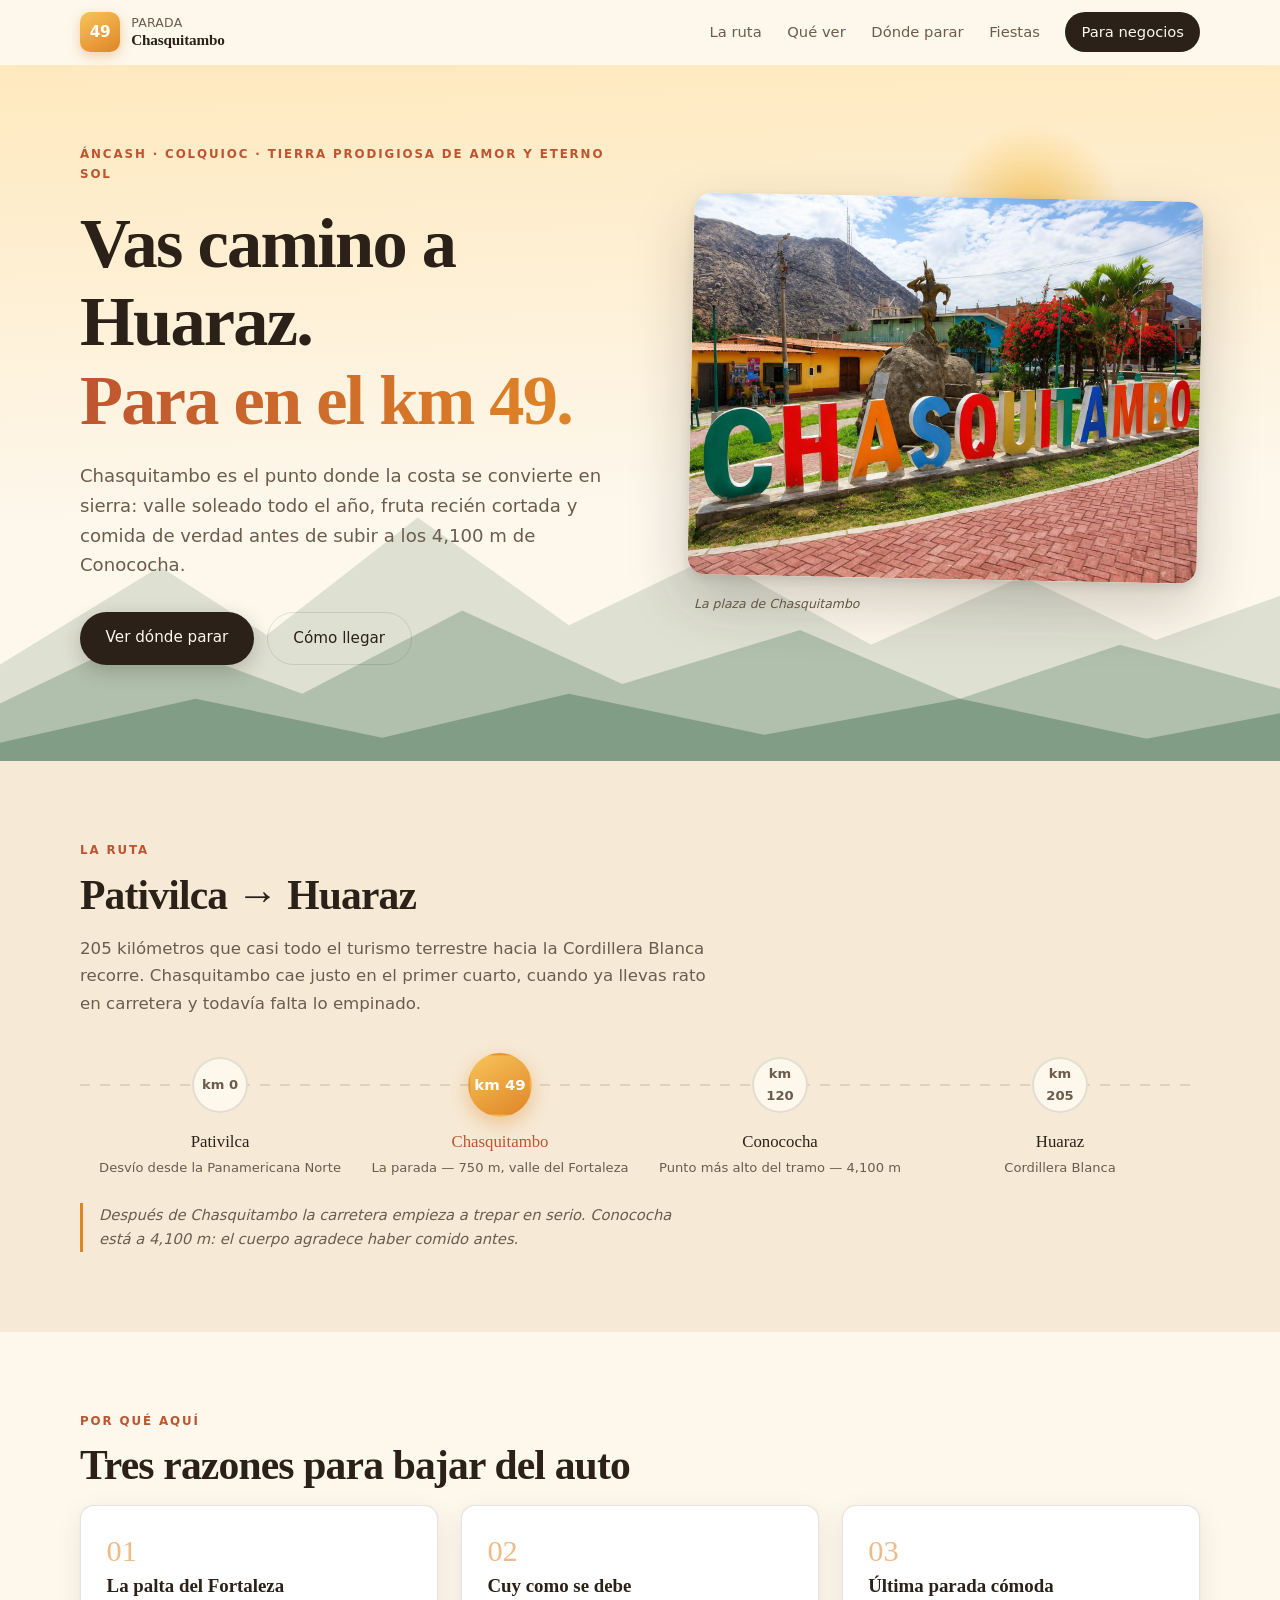
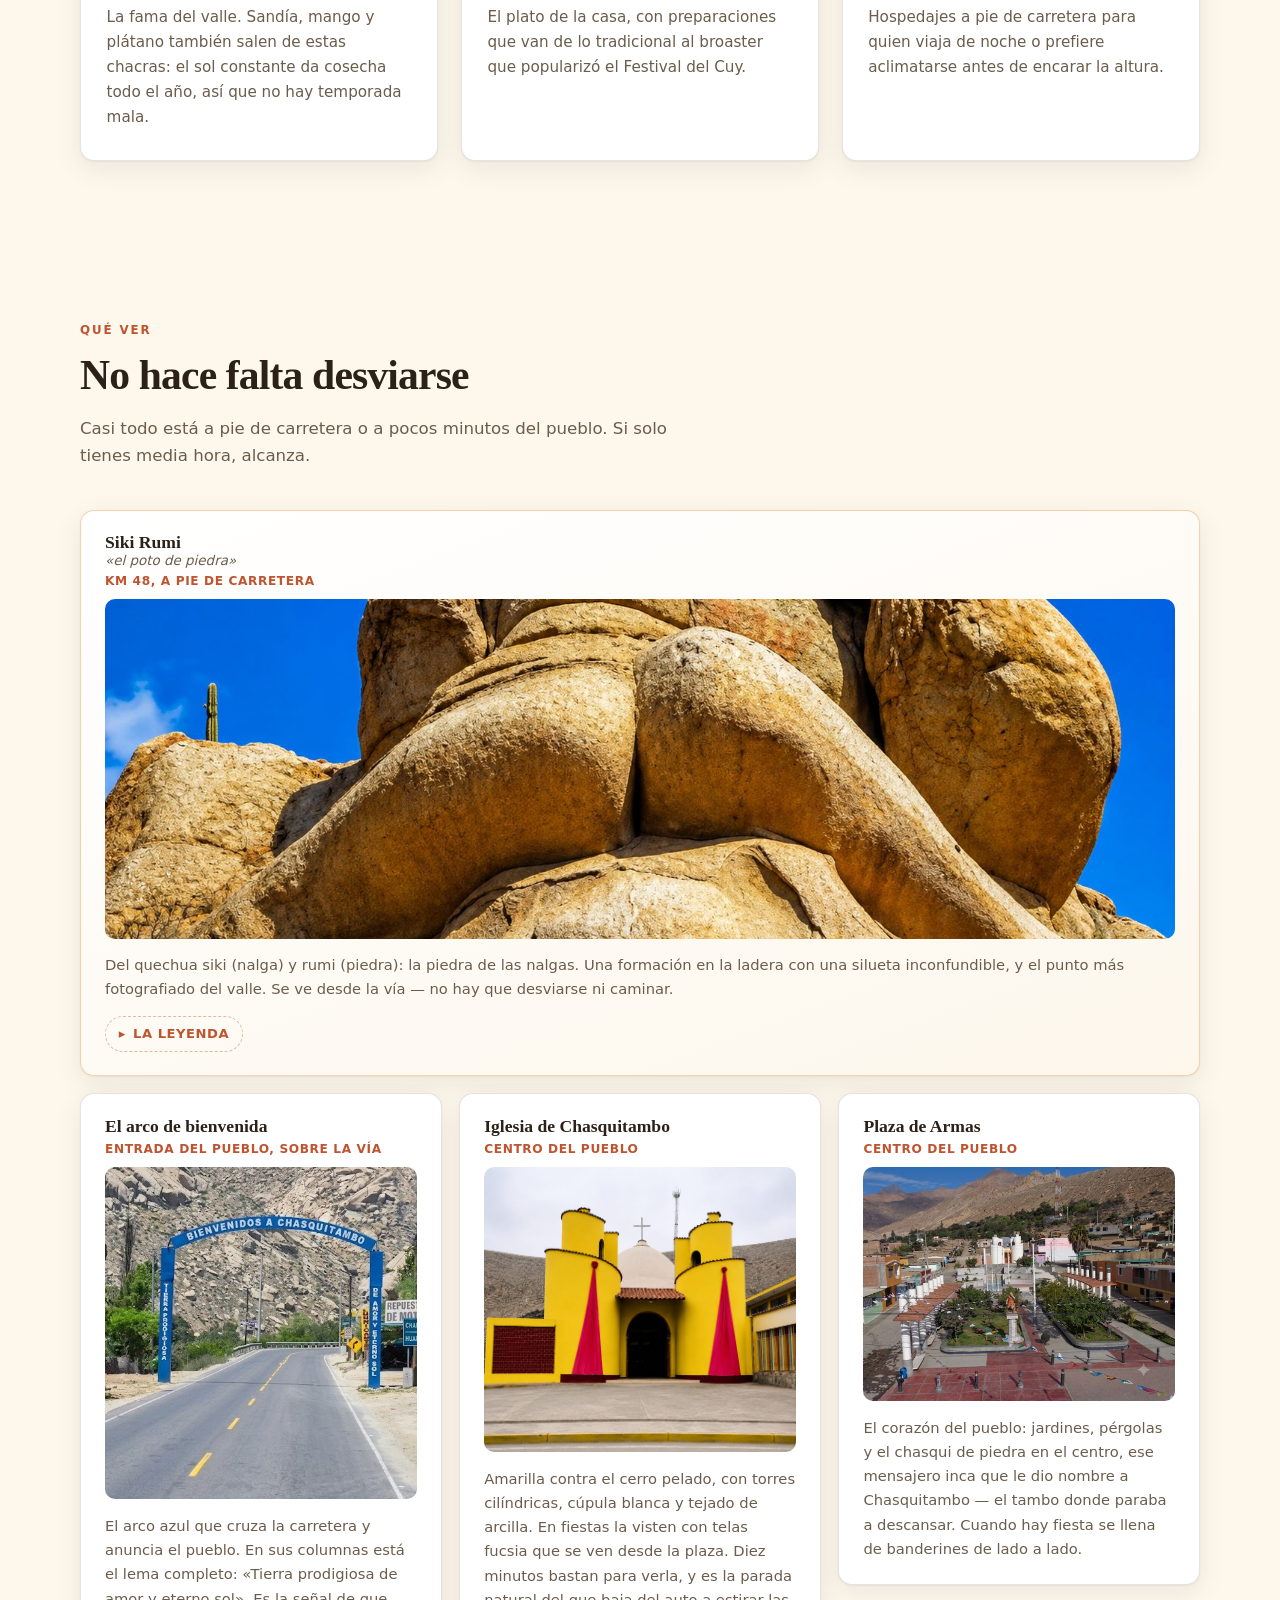
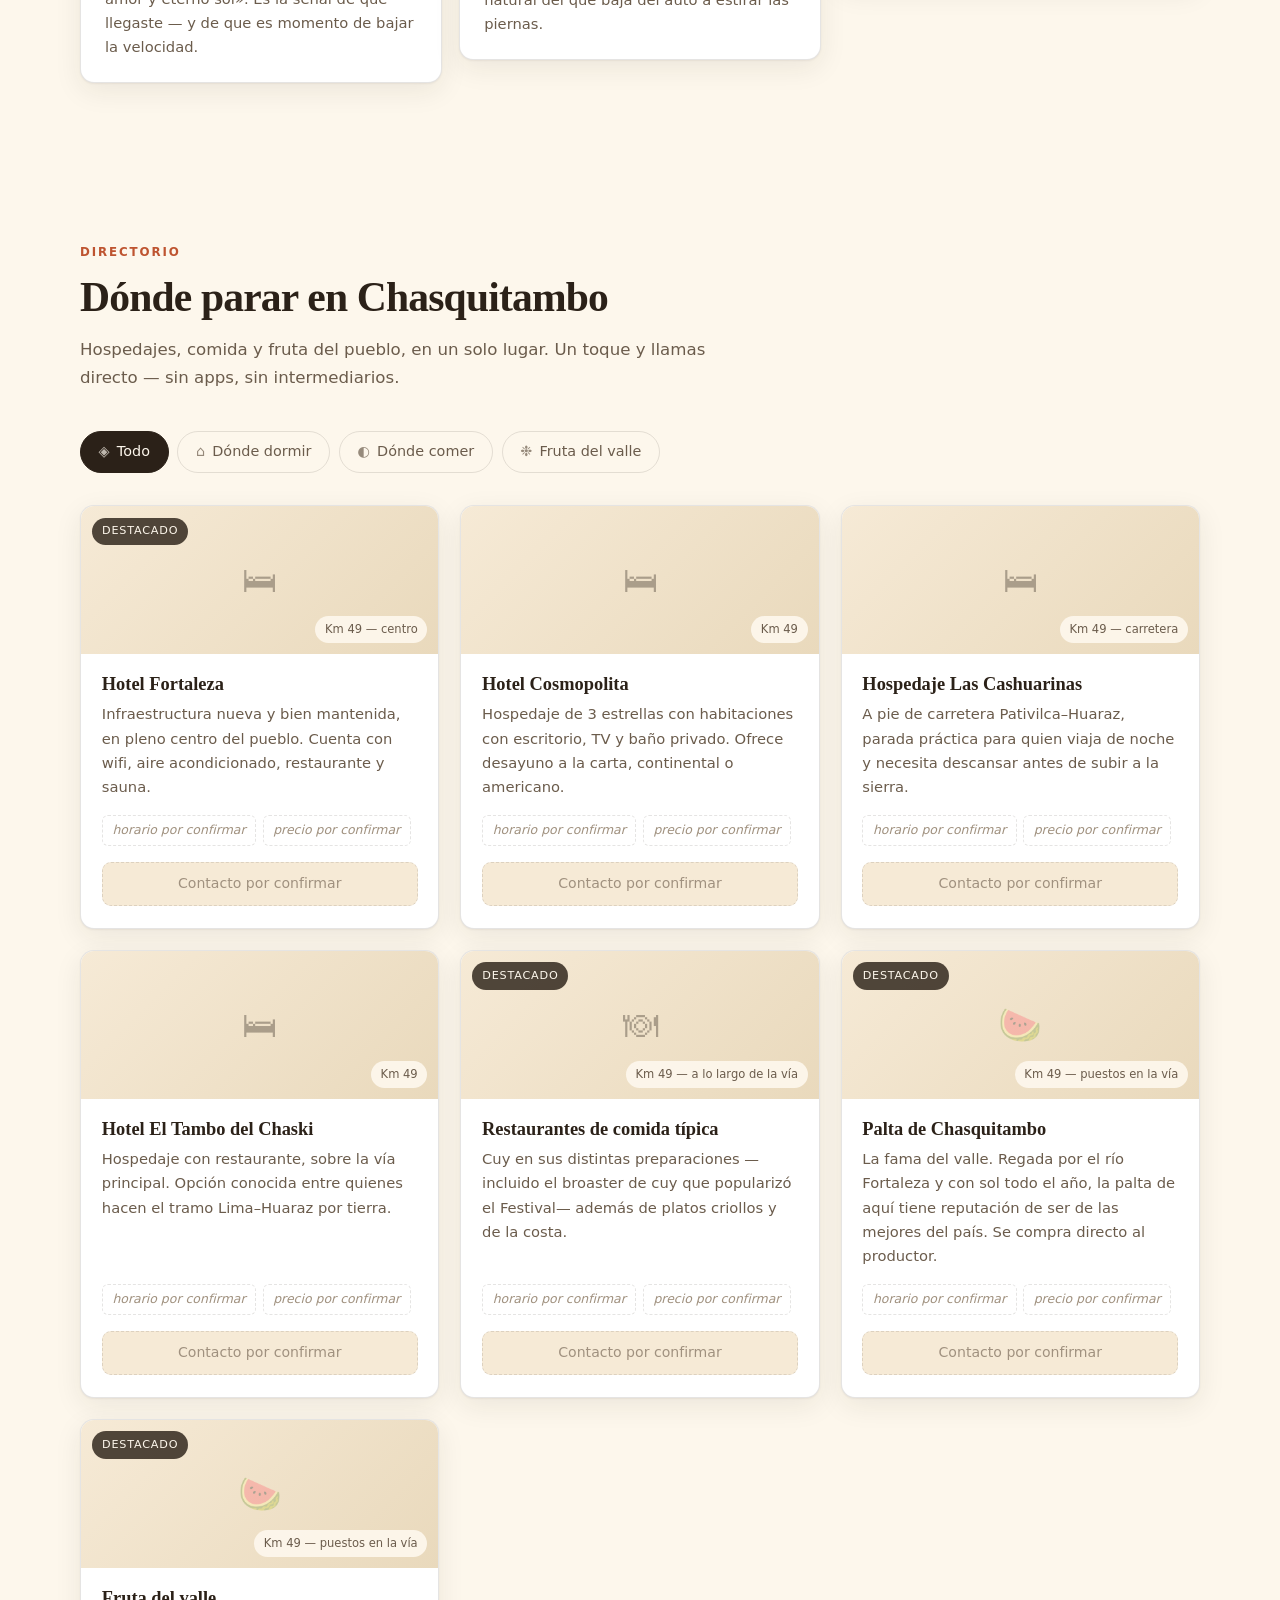
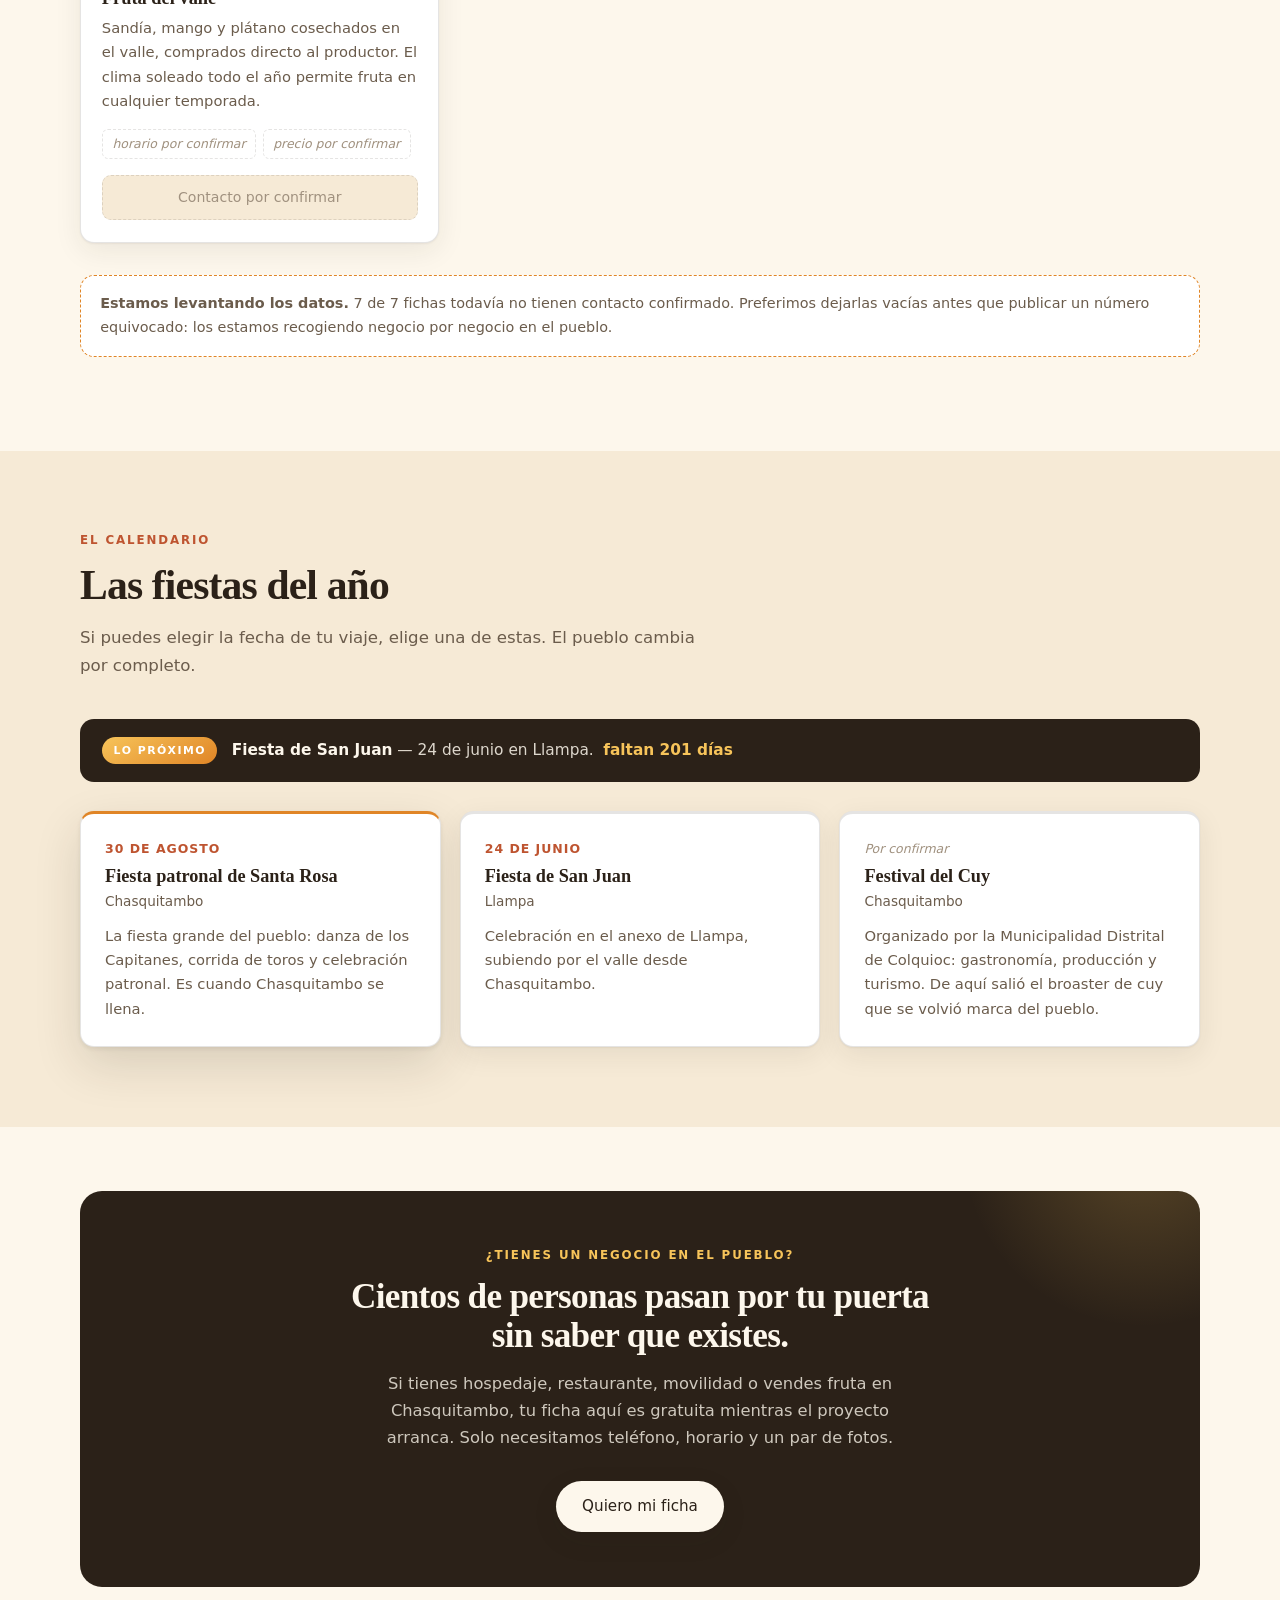
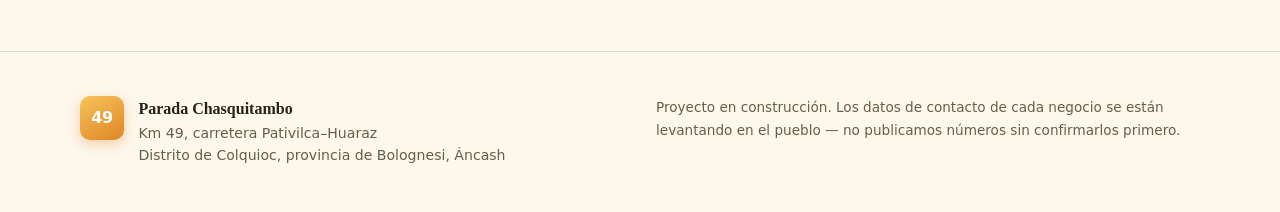
==== commit 5c791996: "Quita los iconos y los creditos de foto Fuera el icono cuadrado a la izquierda de cada titulo de atr" ====
--- a/index.html
+++ b/index.html
@@ -67,7 +67,7 @@
         <img src="img/chasquitambo.jpg"
              alt="Letras monumentales de Chasquitambo en la plaza, con la estatua del chasqui sobre la roca y los cerros del valle al fondo"
              width="1448" height="1086" fetchpriority="high">
-        <figcaption>La plaza de Chasquitambo. Foto: Mathias Villar</figcaption>
+        <figcaption>La plaza de Chasquitambo</figcaption>
       </figure>
     </div>
   </section>
--- a/css/estilos.css
+++ b/css/estilos.css
@@ -428,19 +428,16 @@
   list-style: none; margin: 0; padding: 0;
   display: grid; gap: 1.1rem;
   grid-template-columns: repeat(auto-fit, minmax(310px, 1fr));
+  /* Sin esto, la grilla estira toda la fila a la altura de la tarjeta más
+     alta y las fichas sin foto quedan con un hueco enorme debajo del texto. */
+  align-items: start;
 }
 .atractivo {
-  display: grid; grid-template-columns: 48px 1fr; gap: 1rem; align-items: start;
   background: #fff; border: 1px solid var(--linea); border-radius: var(--radio);
   padding: 1.4rem 1.5rem; box-shadow: var(--sombra);
   transition: transform .2s, box-shadow .2s;
 }
 .atractivo:hover { transform: translateY(-3px); box-shadow: var(--sombra-alta); }
-.atractivo__icono {
-  display: grid; place-items: center;
-  width: 48px; height: 48px; border-radius: 12px;
-  background: var(--crema-hondo); font-size: 1.35rem;
-}
 .atractivo__nombre { font-size: 1.1rem; margin-bottom: .18rem; }
 .atractivo__apodo {
   display: block; font-family: var(--sans); font-size: .84rem;
@@ -466,10 +463,6 @@
 }
 .atractivo__foto img {
   display: block; width: 100%; height: auto; max-height: 340px; object-fit: cover;
-}
-.atractivo__foto figcaption {
-  font-size: .74rem; color: var(--tinta-suave);
-  padding: .45rem .1rem 0; font-style: italic;
 }
 
 /* Leyenda plegable: no roba espacio a quien solo quiere saber dónde parar. */
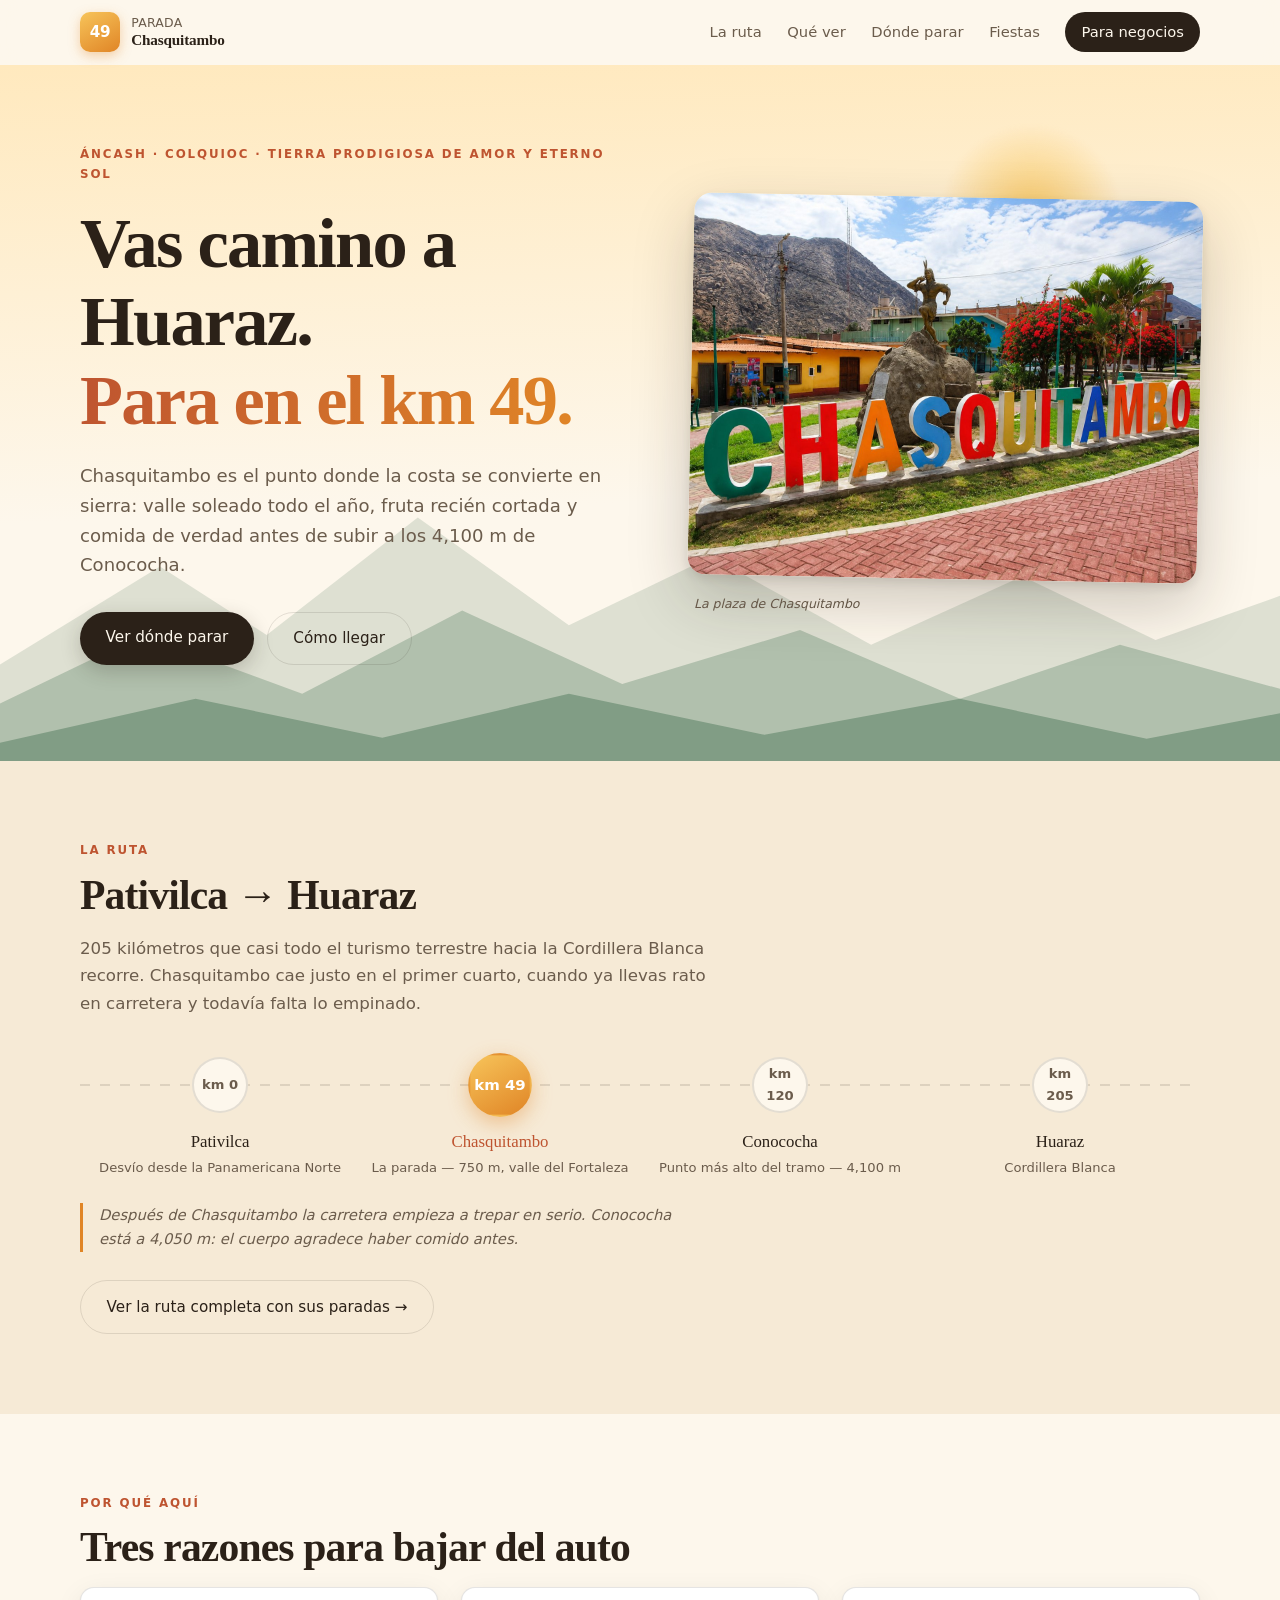
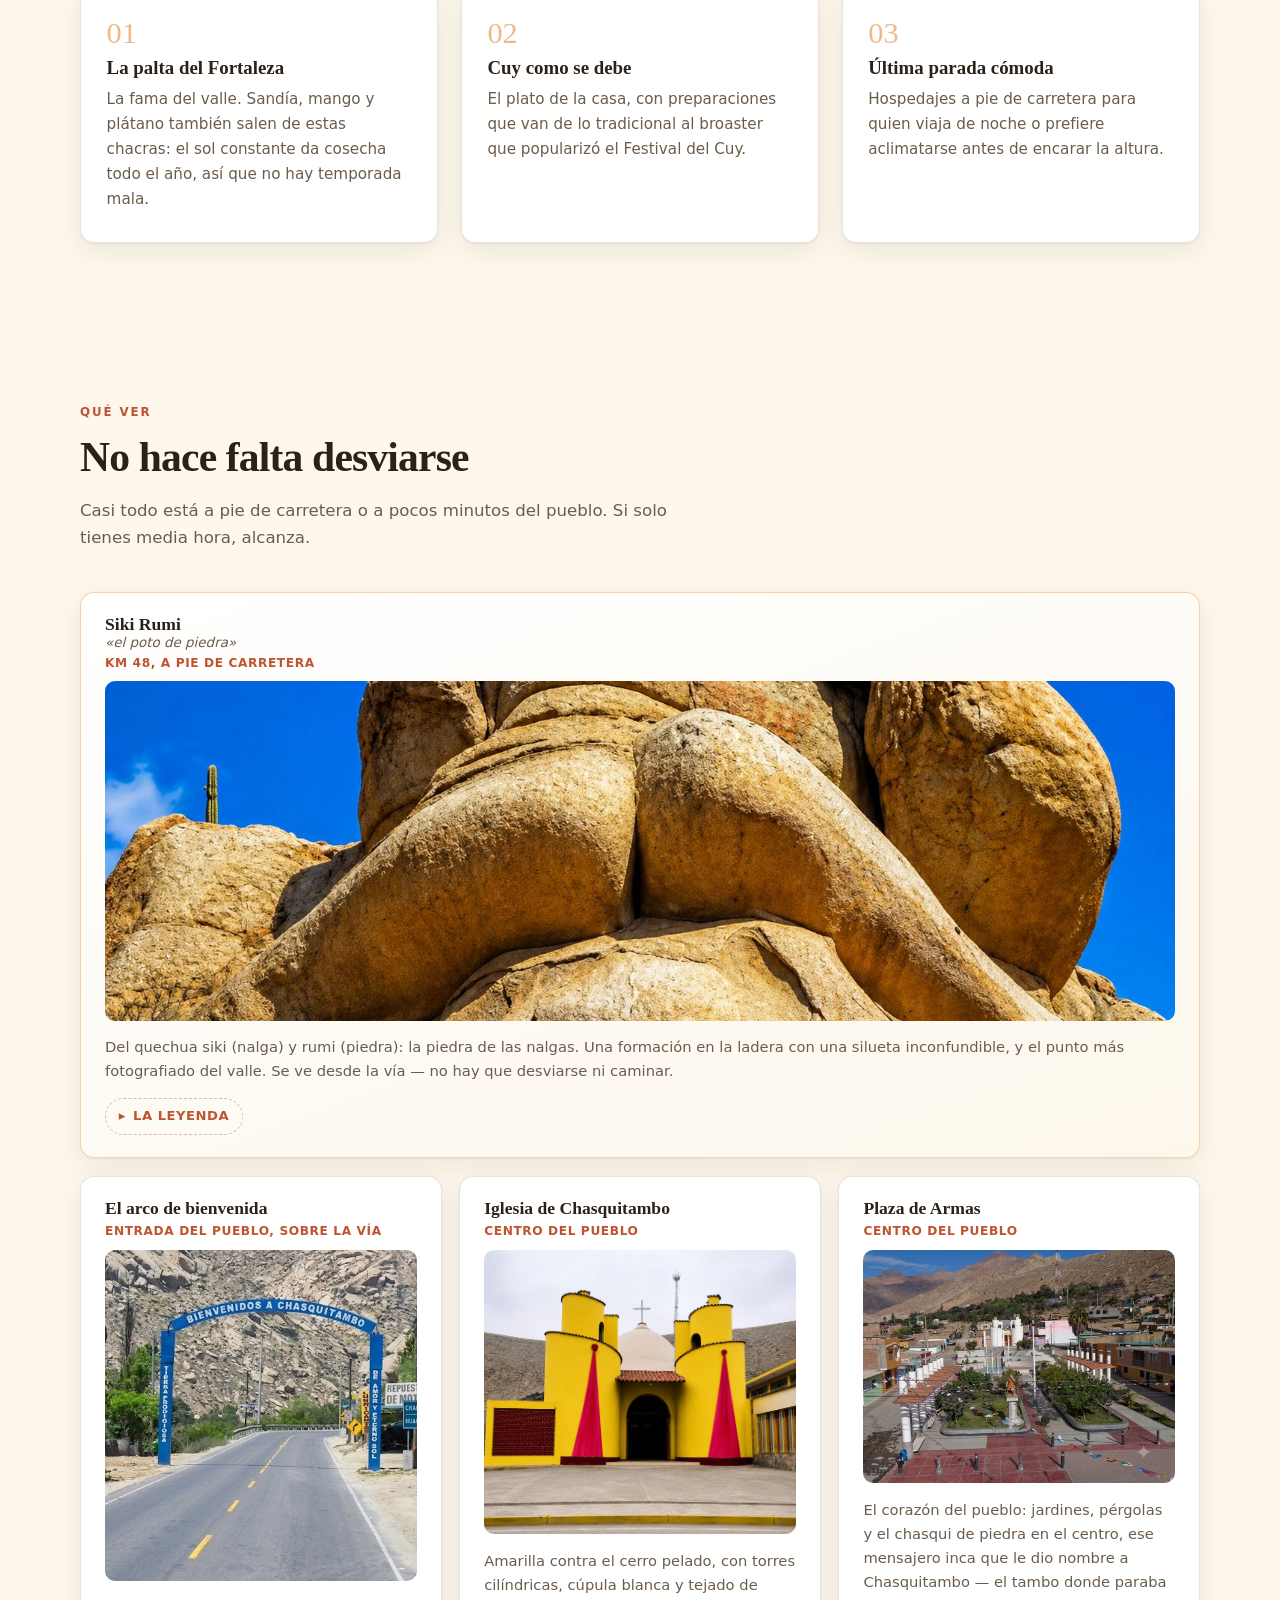
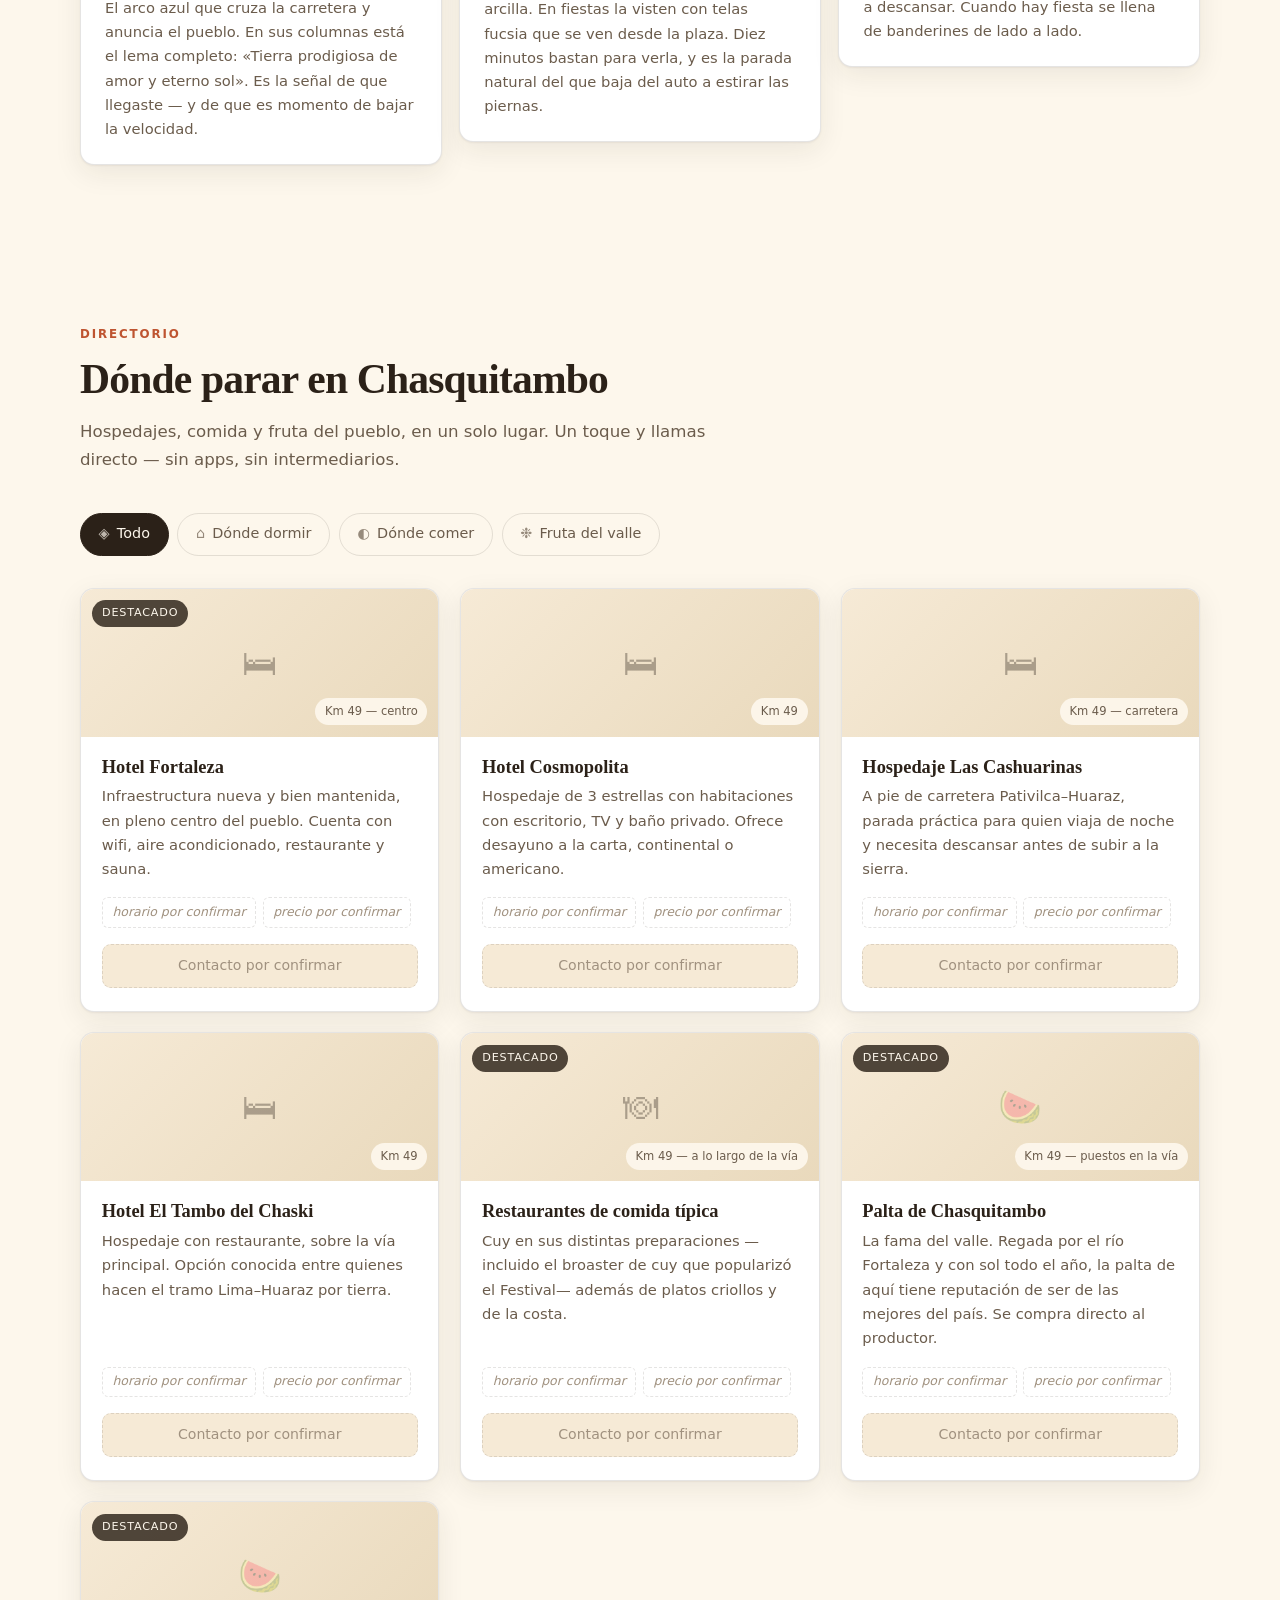
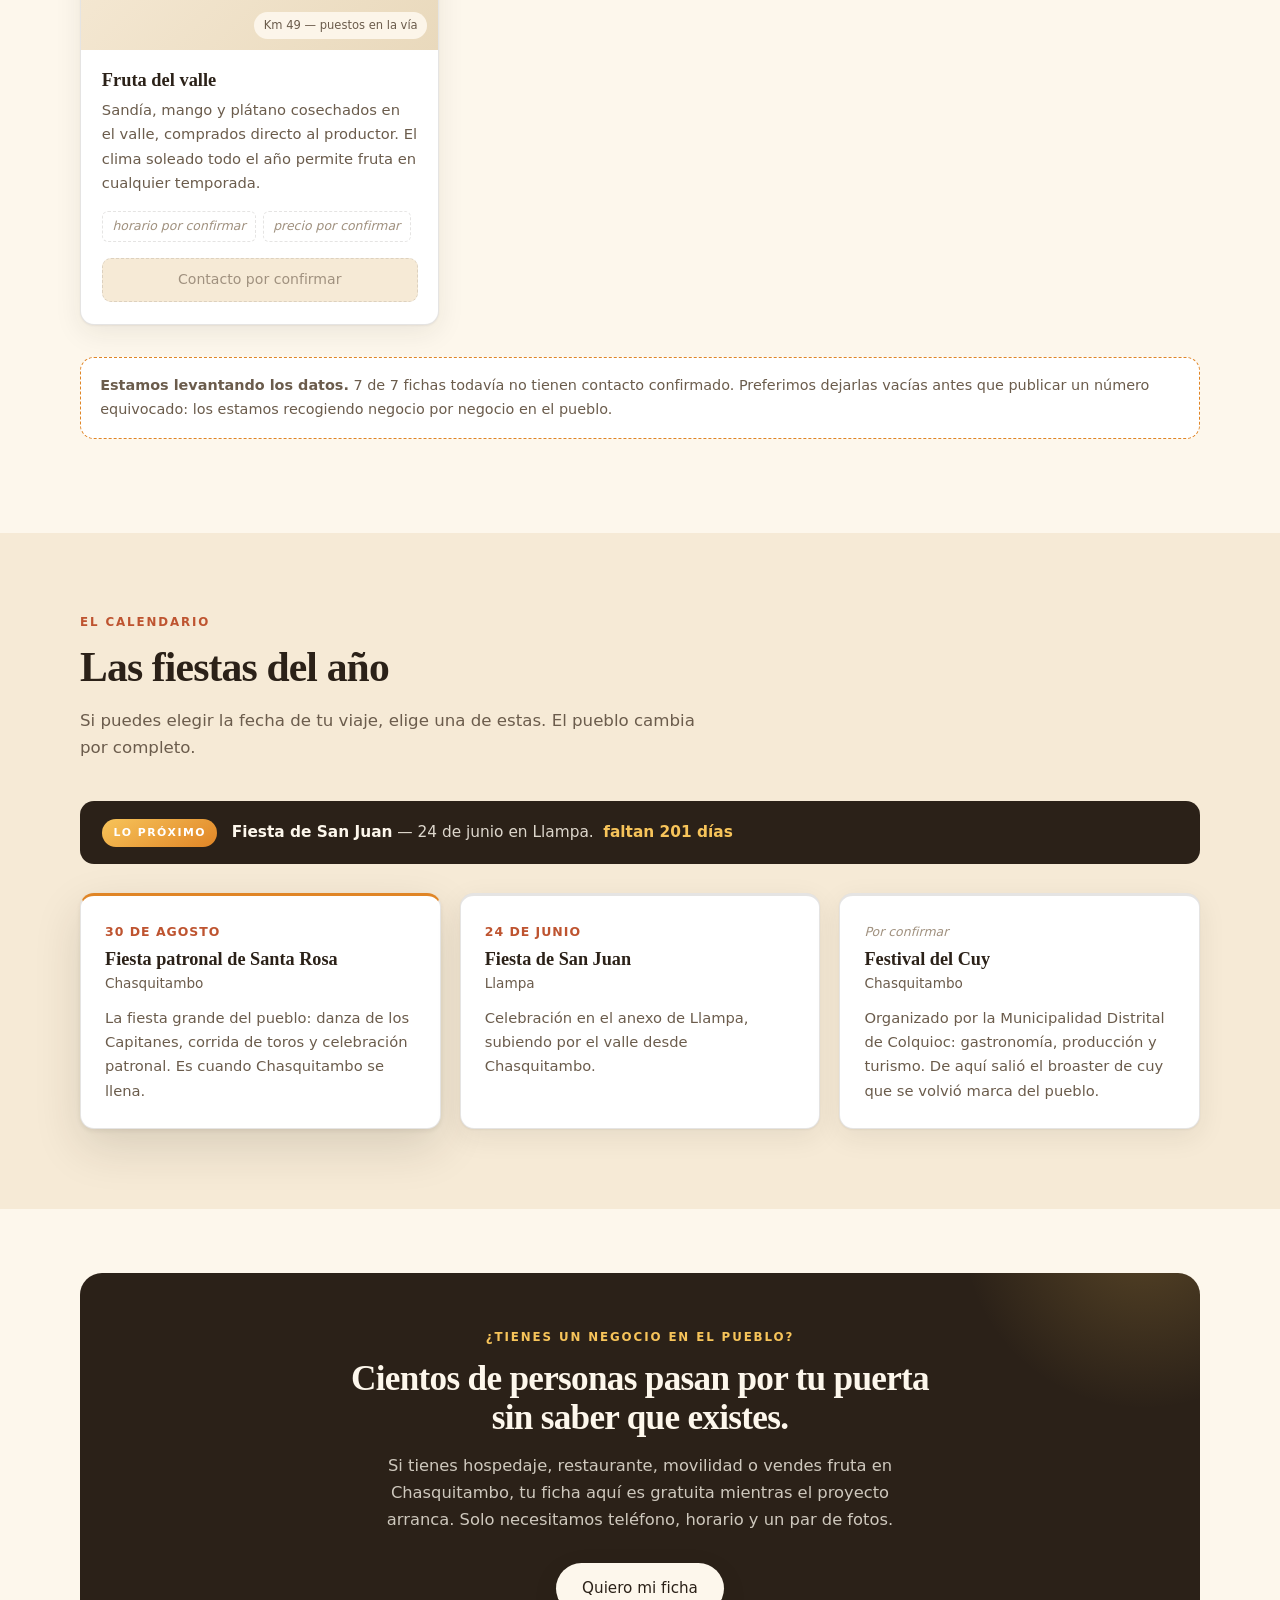
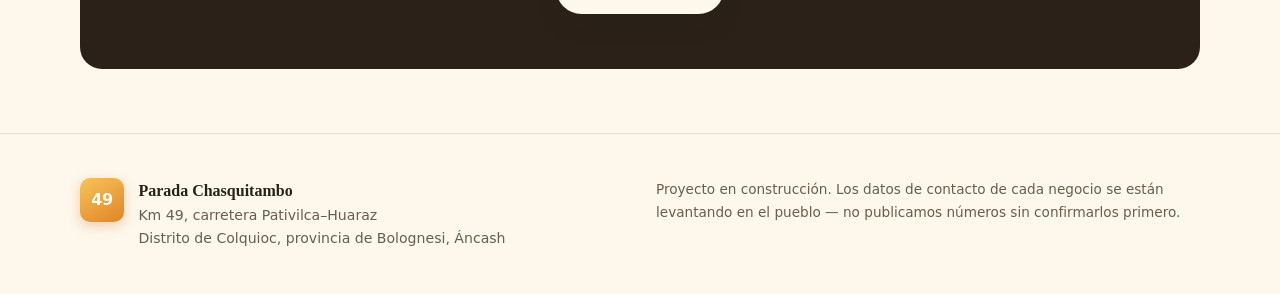
==== commit d35607dd: "Pagina de la ruta Pativilca-Huaraz con perfil de altitud Nueva pagina ruta.html: los 200 km del desv" ====
--- a/index.html
+++ b/index.html
@@ -23,7 +23,7 @@
     </button>
 
     <nav class="nav__enlaces" id="nav-enlaces">
-      <a href="#ruta">La ruta</a>
+      <a href="ruta.html">La ruta</a>
       <a href="#que-ver">Qué ver</a>
       <a href="#directorio">Dónde parar</a>
       <a href="#festival">Fiestas</a>
@@ -87,7 +87,11 @@
 
       <p class="ruta__nota">
         Después de Chasquitambo la carretera empieza a trepar en serio. Conococha está
-        a 4,100&nbsp;m: el cuerpo agradece haber comido antes.
+        a 4,050&nbsp;m: el cuerpo agradece haber comido antes.
+      </p>
+
+      <p class="ruta__mas">
+        <a class="boton boton--fantasma" href="ruta.html">Ver la ruta completa con sus paradas →</a>
       </p>
     </div>
   </section>
--- a/css/estilos.css
+++ b/css/estilos.css
@@ -305,8 +305,10 @@
 
 .ruta__nota {
   font-size: .92rem; color: var(--tinta-suave); font-style: italic;
-  border-left: 3px solid var(--ambar); padding-left: 1rem; max-width: 38rem; margin: 0;
-}
+  border-left: 3px solid var(--ambar); padding-left: 1rem; max-width: 38rem;
+  margin: 0 0 1.8rem;
+}
+.ruta__mas { margin: 0; }
 
 @media (max-width: 700px) {
   .ruta { grid-template-columns: 1fr; gap: 1.5rem; }
